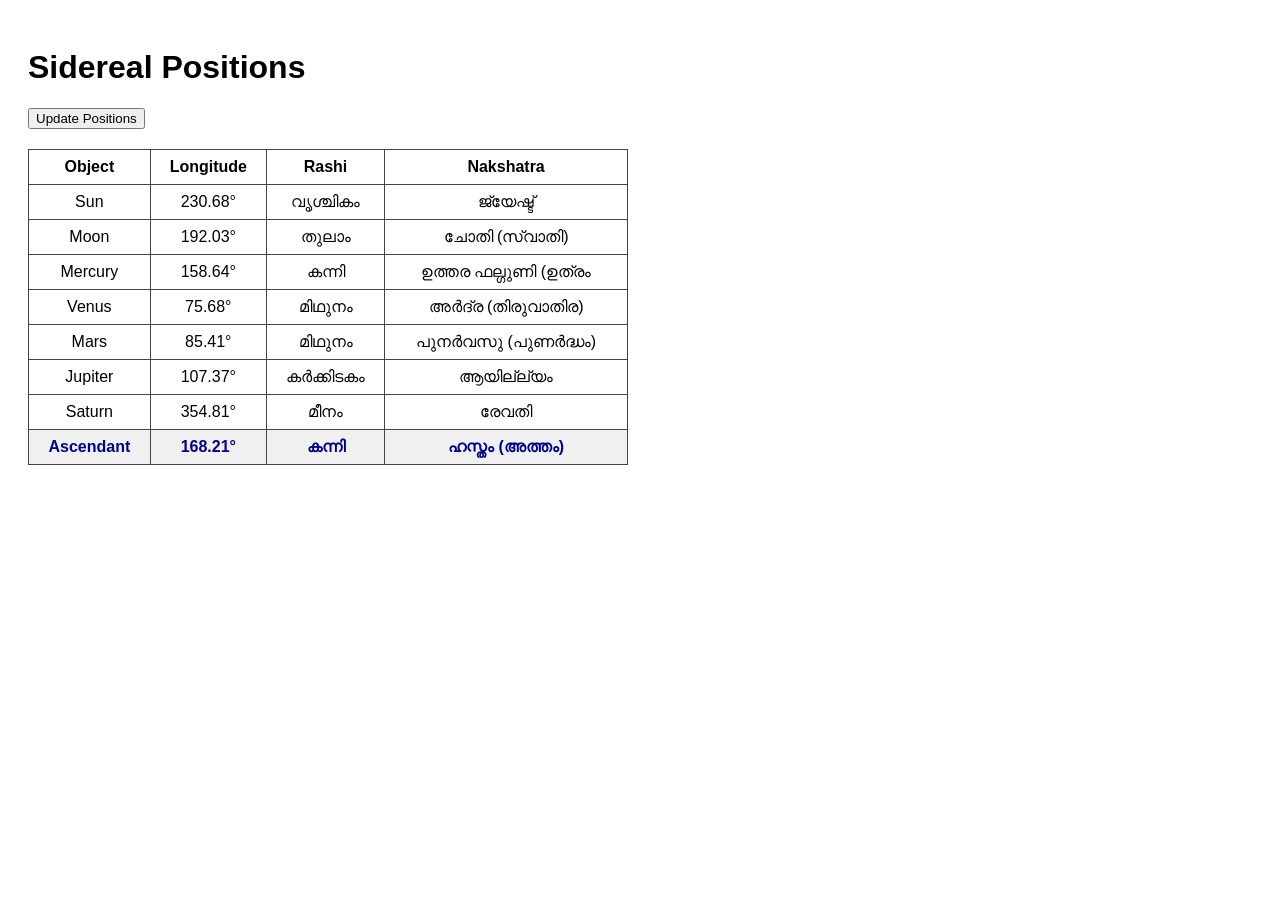
==== index.html @ d05abad3 "table only view" ====
<!DOCTYPE html>
<html lang="en">
<head>
    <meta charset="UTF-8">
    <title>Sidereal Positions, Rashi & Nakshatra</title>
    <style>
        body { font-family: sans-serif; padding: 20px; }
        table { border-collapse: collapse; width: 600px; margin-top: 20px; }
        th, td { border: 1px solid #444; padding: 8px; text-align: center; }
        .ascendant { font-weight: bold; color: darkblue; background-color: #f0f0f0; }
    </style>
</head>
<body>
    <h1>Sidereal Positions</h1>
    <button onclick="calculate()">Update Positions</button>
    <table>
        <thead>
            <tr>
                <th>Object</th>
                <th>Longitude</th>
                <th>Rashi</th>
                <th>Nakshatra</th>
            </tr>
        </thead>
        <tbody id="tbody"></tbody>
    </table>

    <script>
        const J2000 = 2451545.0;
        const KOZHIKODE_LONG = 75.7833;
        const OBLIQUITY = 23.439;

        const RASHIS = [
            "മേടം", "ഇടവം", "മിഥുനം", "കർക്കിടകം", "ചിങ്ങം", "കന്നി", 
            "തുലാം", "വൃശ്ചികം", "ധനു", "മകരം", "കുംഭം", "മീനം"
        ];

        const NAKSHATRAS = [
            "അശ്വതി", "ഭരണി", "കാർത്തിക", "രോഹിണി", "മൃഗശീർഷ (മകീര്യം)", "അർദ്ര (തിരുവാതിര)", 
            "പുനർവസു (പുണർദ്ധം)", "പൂയം", "ആയില്ല്യം", "മകം", "പൂർവ ഫല്ഗുണി (പൂരം)", "ഉത്തര ഫല്ഗുണി (ഉത്രം", 
            "ഹസ്തം (അത്തം)", "ചിത്തിര", "ചോതി (സ്വാതി)", "വിശാഖം", "അനിഴം", "ജ്യേഷ്ട്", 
            "മൂലം", "പൂർവ അഷാഡം", "ഉത്തര അഷാഡം", "തിരുവോണം", "അവിട്ടം", "ശതഭിഷ",
            "പൂർവ ഭദ്രപാദം", "ഉത്തര ഭദ്രപാദം", "രേവതി"
        ];

        const elements = {
            'Sun': { L: 280.466, n: 0.98564735 },
            'Moon': { L: 218.316, n: 13.17639643 },
            'Mercury': { L: 252.250, n: 4.09233443 },
            'Venus': { L: 181.979, n: 1.60213024 },
            'Mars': { L: 355.453, n: 0.52403297 },
            'Jupiter': { L: 34.404, n: 0.08308530 },
            'Saturn': { L: 49.944, n: 0.03345965 }
        };

        function getJulianDate(date) {
            return (date.getTime() / 86400000) + 2440587.5;
        }

        function calculate() {
            const tbody = document.getElementById('tbody');
            tbody.innerHTML = '';
            
            const now = new Date();
            const d = getJulianDate(now) - J2000;
            const ayanamsha = 23.8521 + (0.01396 * (d / 365.25));

            const getRashi = (deg) => RASHIS[Math.floor(deg / 30)];
            const getNakshatra = (deg) => NAKSHATRAS[Math.floor(deg / 13.3333)];

            // 1. Planets
            for (const [name, el] of Object.entries(elements)) {
                let lon = (el.L + (el.n * d)) % 360;
                let sidereal = (lon - ayanamsha + 360) % 360;
                tbody.innerHTML += `<tr><td>${name}</td><td>${sidereal.toFixed(2)}°</td><td>${getRashi(sidereal)}</td><td>${getNakshatra(sidereal)}</td></tr>`;
            }

            // 2. Ascendant (Lagna)
            const ut = now.getUTCHours() + (now.getUTCMinutes() / 60);
            const gmst = (100.46 + 0.985647 * d + 15 * ut) % 360;
            const lst = (gmst + KOZHIKODE_LONG) % 360;
            const rad = Math.PI / 180;
            const y = Math.sin(lst * rad);
            const x = Math.cos(lst * rad) * Math.cos(OBLIQUITY * rad);
            let asc = Math.atan2(y, x) / rad;
            const ascendant = (asc - ayanamsha + 360) % 360;

            tbody.innerHTML += `<tr class="ascendant"><td>Ascendant</td><td>${ascendant.toFixed(2)}°</td><td>${getRashi(ascendant)}</td><td>${getNakshatra(ascendant)}</td></tr>`;
        }

        calculate();
    </script>
</body>
</html>
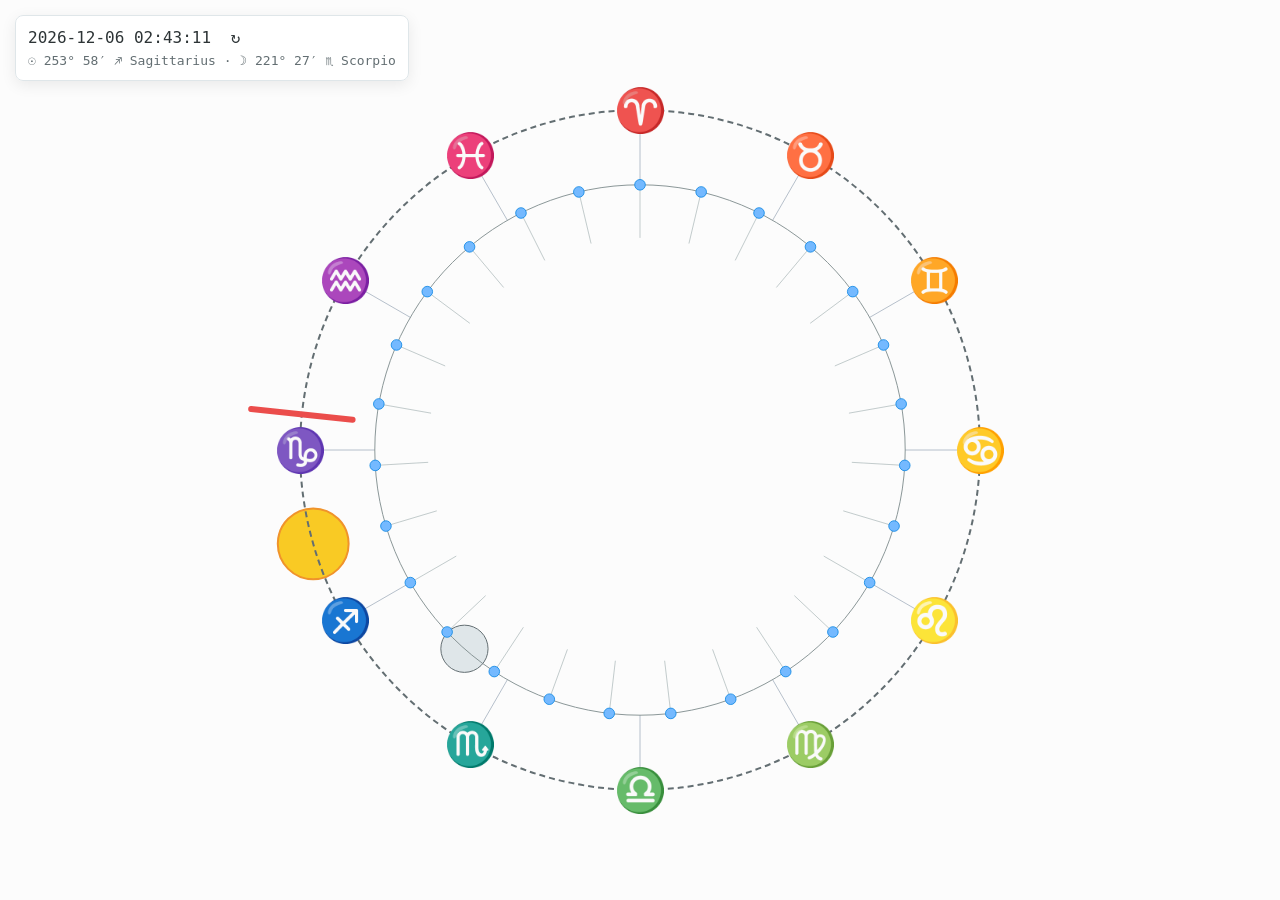
==== commit 5610c111: "Rename index01.html to index.html" ====
--- a/index.html
+++ b/index.html
@@ -1,94 +1,28 @@
 <!DOCTYPE html>
 <html lang="en">
+
 <head>
     <meta charset="UTF-8">
-    <title>Sidereal Positions, Rashi & Nakshatra</title>
-    <style>
-        body { font-family: sans-serif; padding: 20px; }
-        table { border-collapse: collapse; width: 600px; margin-top: 20px; }
-        th, td { border: 1px solid #444; padding: 8px; text-align: center; }
-        .ascendant { font-weight: bold; color: darkblue; background-color: #f0f0f0; }
-    </style>
+    <meta name="viewport" content="width=device-width, initial-scale=1.0">
+    <title>Clock</title>
+    <link rel="stylesheet" href="styles.css">
 </head>
+
 <body>
-    <h1>Sidereal Positions</h1>
-    <button onclick="calculate()">Update Positions</button>
-    <table>
-        <thead>
-            <tr>
-                <th>Object</th>
-                <th>Longitude</th>
-                <th>Rashi</th>
-                <th>Nakshatra</th>
-            </tr>
-        </thead>
-        <tbody id="tbody"></tbody>
-    </table>
 
-    <script>
-        const J2000 = 2451545.0;
-        const KOZHIKODE_LONG = 75.7833;
-        const OBLIQUITY = 23.439;
+    <div id="root"></div>
 
-        const RASHIS = [
-            "മേടം", "ഇടവം", "മിഥുനം", "കർക്കിടകം", "ചിങ്ങം", "കന്നി", 
-            "തുലാം", "വൃശ്ചികം", "ധനു", "മകരം", "കുംഭം", "മീനം"
-        ];
+    <div id="dateTimeDisplay">
+        <div>
+            <span id="dateYear" class="date-part">2026</span>-<span id="dateMonth" class="date-part">02</span>-<span id="dateDay" class="date-part">20</span>
+            <span id="timeHours" class="date-part">00</span>:<span id="timeMinutes" class="date-part">00</span>:<span id="timeSeconds" class="date-part">00</span>
+            <span id="resetButton">↻</span>
+        </div>
+        <div id="ephemerisText" class="ephemeris-text">☉ — · ☽ — </div>
+    </div>
 
-        const NAKSHATRAS = [
-            "അശ്വതി", "ഭരണി", "കാർത്തിക", "രോഹിണി", "മൃഗശീർഷ (മകീര്യം)", "അർദ്ര (തിരുവാതിര)", 
-            "പുനർവസു (പുണർദ്ധം)", "പൂയം", "ആയില്ല്യം", "മകം", "പൂർവ ഫല്ഗുണി (പൂരം)", "ഉത്തര ഫല്ഗുണി (ഉത്രം", 
-            "ഹസ്തം (അത്തം)", "ചിത്തിര", "ചോതി (സ്വാതി)", "വിശാഖം", "അനിഴം", "ജ്യേഷ്ട്", 
-            "മൂലം", "പൂർവ അഷാഡം", "ഉത്തര അഷാഡം", "തിരുവോണം", "അവിട്ടം", "ശതഭിഷ",
-            "പൂർവ ഭദ്രപാദം", "ഉത്തര ഭദ്രപാദം", "രേവതി"
-        ];
+    <script src="astronomy.browser.js"></script>
+    <script src="app.js"></script>
+</body>
 
-        const elements = {
-            'Sun': { L: 280.466, n: 0.98564735 },
-            'Moon': { L: 218.316, n: 13.17639643 },
-            'Mercury': { L: 252.250, n: 4.09233443 },
-            'Venus': { L: 181.979, n: 1.60213024 },
-            'Mars': { L: 355.453, n: 0.52403297 },
-            'Jupiter': { L: 34.404, n: 0.08308530 },
-            'Saturn': { L: 49.944, n: 0.03345965 }
-        };
-
-        function getJulianDate(date) {
-            return (date.getTime() / 86400000) + 2440587.5;
-        }
-
-        function calculate() {
-            const tbody = document.getElementById('tbody');
-            tbody.innerHTML = '';
-            
-            const now = new Date();
-            const d = getJulianDate(now) - J2000;
-            const ayanamsha = 23.8521 + (0.01396 * (d / 365.25));
-
-            const getRashi = (deg) => RASHIS[Math.floor(deg / 30)];
-            const getNakshatra = (deg) => NAKSHATRAS[Math.floor(deg / 13.3333)];
-
-            // 1. Planets
-            for (const [name, el] of Object.entries(elements)) {
-                let lon = (el.L + (el.n * d)) % 360;
-                let sidereal = (lon - ayanamsha + 360) % 360;
-                tbody.innerHTML += `<tr><td>${name}</td><td>${sidereal.toFixed(2)}°</td><td>${getRashi(sidereal)}</td><td>${getNakshatra(sidereal)}</td></tr>`;
-            }
-
-            // 2. Ascendant (Lagna)
-            const ut = now.getUTCHours() + (now.getUTCMinutes() / 60);
-            const gmst = (100.46 + 0.985647 * d + 15 * ut) % 360;
-            const lst = (gmst + KOZHIKODE_LONG) % 360;
-            const rad = Math.PI / 180;
-            const y = Math.sin(lst * rad);
-            const x = Math.cos(lst * rad) * Math.cos(OBLIQUITY * rad);
-            let asc = Math.atan2(y, x) / rad;
-            const ascendant = (asc - ayanamsha + 360) % 360;
-
-            tbody.innerHTML += `<tr class="ascendant"><td>Ascendant</td><td>${ascendant.toFixed(2)}°</td><td>${getRashi(ascendant)}</td><td>${getNakshatra(ascendant)}</td></tr>`;
-        }
-
-        calculate();
-    </script>
-</body>
-</html>+</html>
--- a/styles.css
+++ b/styles.css
@@ -0,0 +1,51 @@
+body {
+    margin: 0;
+    padding: 0;
+    background-color: #fcfcfc;
+    color: #2d3436;
+    overflow: hidden;
+    font-family: sans-serif;
+}
+
+#root {
+    width: 100vw;
+    height: 100vh;
+    display: flex;
+    justify-content: center;
+    align-items: center;
+}
+
+#dateTimeDisplay {
+    position: fixed;
+    top: 15px;
+    left: 15px;
+    font-size: 16px;
+    font-family: monospace;
+    background: rgba(255, 255, 255, 0.95);
+    padding: 12px;
+    border-radius: 8px;
+    z-index: 100;
+    border: 1px solid #dfe6e9;
+    box-shadow: 0 4px 15px rgba(0, 0, 0, 0.08);
+}
+
+.ephemeris-text {
+    margin-top: 6px;
+    font-size: 13px;
+    color: #636e72;
+    white-space: nowrap;
+}
+
+.date-part {
+    cursor: ns-resize;
+}
+
+#resetButton {
+    cursor: pointer;
+    margin-left: 10px;
+}
+
+.zodiac-symbol {
+    user-select: none;
+    pointer-events: none;
+}
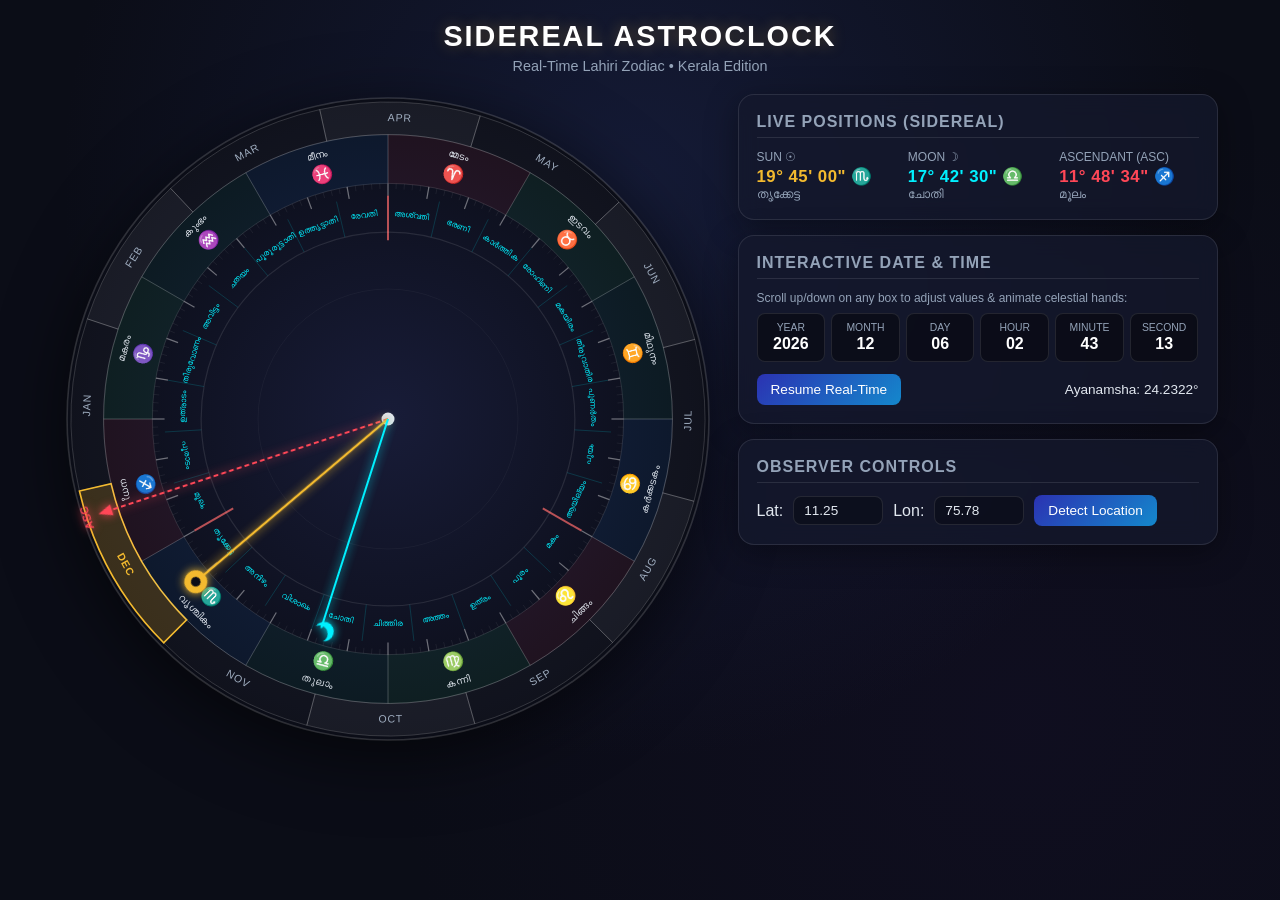
==== commit 4801ffe4: "Revamp index.html for Sidereal Astroclock Updated the HTML structure and styles for a sidereal zodia" ====
--- a/index.html
+++ b/index.html
@@ -1,28 +1,769 @@
 <!DOCTYPE html>
 <html lang="en">
-
 <head>
-    <meta charset="UTF-8">
-    <meta name="viewport" content="width=device-width, initial-scale=1.0">
-    <title>Clock</title>
-    <link rel="stylesheet" href="styles.css">
+  <meta charset="UTF-8">
+  <meta name="viewport" content="width=device-width, initial-scale=1.0">
+  <title>Sidereal Zodiac Analog Astroclock (Interactive Kerala Edition)</title>
+  <style>
+    :root {
+      --bg-color: #0b0d17;
+      --card-bg: rgba(20, 24, 45, 0.75);
+      --accent-gold: #f3ba2f;
+      --accent-silver: #00f0ff;
+      --accent-coral: #ff4757;
+      --text-main: #e2e8f0;
+      --text-muted: #94a3b8;
+      --border-color: rgba(255, 255, 255, 0.1);
+    }
+
+    * {
+      box-sizing: border-box;
+      margin: 0;
+      padding: 0;
+    }
+
+    body {
+      font-family: -apple-system, BlinkMacSystemFont, "Segoe UI", Roboto, Helvetica, Arial, "Malayalam MN", "Kartika", sans-serif;
+      background-color: var(--bg-color);
+      background-image: 
+        radial-gradient(circle at 50% 20%, rgba(30, 40, 85, 0.5) 0%, transparent 60%),
+        radial-gradient(circle at 80% 80%, rgba(20, 15, 40, 0.5) 0%, transparent 50%);
+      color: var(--text-main);
+      min-height: 100vh;
+      display: flex;
+      flex-direction: column;
+      align-items: center;
+      padding: 20px;
+    }
+
+    header {
+      text-align: center;
+      margin-bottom: 20px;
+    }
+
+    header h1 {
+      font-size: 1.8rem;
+      letter-spacing: 2px;
+      text-transform: uppercase;
+      color: #fff;
+      text-shadow: 0 0 15px rgba(243, 186, 47, 0.3);
+    }
+
+    header p {
+      font-size: 0.9rem;
+      color: var(--text-muted);
+      margin-top: 5px;
+    }
+
+    .main-container {
+      display: flex;
+      flex-direction: column;
+      align-items: center;
+      gap: 25px;
+      width: 100%;
+      max-width: 1200px;
+    }
+
+    @media (min-width: 900px) {
+      .main-container {
+        flex-direction: row;
+        align-items: flex-start;
+        justify-content: center;
+      }
+    }
+
+    /* SVG Clock Styling */
+    .clock-wrapper {
+      position: relative;
+      width: 100%;
+      max-width: 650px;
+      aspect-ratio: 1 / 1;
+      filter: drop-shadow(0 15px 35px rgba(0,0,0,0.6));
+    }
+
+    svg {
+      width: 100%;
+      height: 100%;
+      overflow: visible;
+    }
+
+    /* Panels & Readouts */
+    .dashboard {
+      flex: 1;
+      width: 100%;
+      max-width: 480px;
+      display: flex;
+      flex-direction: column;
+      gap: 15px;
+    }
+
+    .card {
+      background: var(--card-bg);
+      border: 1px solid var(--border-color);
+      backdrop-filter: blur(12px);
+      border-radius: 16px;
+      padding: 18px;
+      box-shadow: 0 8px 32px 0 rgba(0, 0, 0, 0.37);
+    }
+
+    .card h2 {
+      font-size: 1rem;
+      text-transform: uppercase;
+      letter-spacing: 1px;
+      color: var(--text-muted);
+      margin-bottom: 12px;
+      border-bottom: 1px solid var(--border-color);
+      padding-bottom: 6px;
+    }
+
+    .readout-grid {
+      display: grid;
+      grid-template-columns: repeat(auto-fit, minmax(130px, 1fr));
+      gap: 12px;
+    }
+
+    .readout-item {
+      display: flex;
+      flex-direction: column;
+    }
+
+    .readout-item .label {
+      font-size: 0.75rem;
+      color: var(--text-muted);
+      text-transform: uppercase;
+    }
+
+    .readout-item .value {
+      font-size: 1.05rem;
+      font-weight: 600;
+      margin-top: 2px;
+      font-variant-numeric: tabular-nums;
+      letter-spacing: 0.5px;
+    }
+
+    .val-sun { color: var(--accent-gold); }
+    .val-moon { color: var(--accent-silver); }
+    .val-asc { color: var(--accent-coral); }
+
+    .location-controls {
+      display: flex;
+      flex-wrap: wrap;
+      gap: 10px;
+      align-items: center;
+    }
+
+    .location-controls input {
+      background: rgba(0, 0, 0, 0.3);
+      border: 1px solid var(--border-color);
+      color: var(--text-main);
+      padding: 6px 10px;
+      border-radius: 8px;
+      width: 90px;
+      font-size: 0.85rem;
+    }
+
+    .btn {
+      background: linear-gradient(135deg, #2b32b2, #1488cc);
+      border: none;
+      color: white;
+      padding: 8px 14px;
+      border-radius: 8px;
+      cursor: pointer;
+      font-weight: 500;
+      font-size: 0.85rem;
+      transition: all 0.2s ease;
+    }
+
+    .btn:hover {
+      opacity: 0.9;
+      transform: translateY(-1px);
+    }
+
+    /* Interactive DateTime Scroller Display */
+    .datetime-scroller-grid {
+      display: grid;
+      grid-template-columns: repeat(6, 1fr);
+      gap: 6px;
+      text-align: center;
+    }
+
+    .dt-box {
+      background: rgba(0, 0, 0, 0.4);
+      border: 1px solid var(--border-color);
+      border-radius: 8px;
+      padding: 8px 2px;
+      cursor: ns-resize;
+      user-select: none;
+      transition: border-color 0.2s;
+    }
+
+    .dt-box:hover {
+      border-color: var(--accent-silver);
+    }
+
+    .dt-box .dt-label {
+      font-size: 0.65rem;
+      color: var(--text-muted);
+      text-transform: uppercase;
+      display: block;
+    }
+
+    .dt-box .dt-val {
+      font-size: 1rem;
+      font-weight: 700;
+      color: #fff;
+      display: block;
+      margin-top: 2px;
+      font-variant-numeric: tabular-nums;
+    }
+
+    .control-actions {
+      display: flex;
+      justify-content: space-between;
+      align-items: center;
+      margin-top: 12px;
+    }
+
+    /* Elements Zodiac Ring Colors */
+    .fire-sign { fill: rgba(255, 71, 87, 0.08); }
+    .earth-sign { fill: rgba(46, 213, 115, 0.08); }
+    .air-sign { fill: rgba(22, 160, 133, 0.08); }
+    .water-sign { fill: rgba(30, 144, 255, 0.08); }
+
+    /* SVG Glow Filters */
+    .glow-sun { filter: drop-shadow(0px 0px 6px #f3ba2f); }
+    .glow-moon { filter: drop-shadow(0px 0px 6px #00f0ff); }
+    .glow-asc { filter: drop-shadow(0px 0px 6px #ff4757); }
+    
+    /* Typography Overrides */
+    .ml-text { font-family: "Malayalam MN", "Kartika", sans-serif; }
+  </style>
 </head>
-
 <body>
 
-    <div id="root"></div>
-
-    <div id="dateTimeDisplay">
-        <div>
-            <span id="dateYear" class="date-part">2026</span>-<span id="dateMonth" class="date-part">02</span>-<span id="dateDay" class="date-part">20</span>
-            <span id="timeHours" class="date-part">00</span>:<span id="timeMinutes" class="date-part">00</span>:<span id="timeSeconds" class="date-part">00</span>
-            <span id="resetButton">↻</span>
+  <header>
+    <h1>Sidereal Astroclock</h1>
+    <p>Real-Time Lahiri Zodiac • Kerala Edition</p>
+  </header>
+
+  <div class="main-container">
+    
+    <!-- SVG Circular Astroclock -->
+    <div class="clock-wrapper">
+      <svg id="astroclock" viewBox="0 0 800 800">
+        <defs>
+          <radialGradient id="centerGrad" cx="50%" cy="50%" r="50%">
+            <stop offset="0%" stop-color="#181c38" />
+            <stop offset="100%" stop-color="#0b0d17" />
+          </radialGradient>
+        </defs>
+
+        <!-- Outer Background Circle -->
+        <circle cx="400" cy="400" r="395" fill="url(#centerGrad)" stroke="rgba(255,255,255,0.15)" stroke-width="2" />
+
+        <!-- Rings Generated via JS -->
+        <g id="month-ring"></g>
+        <g id="zodiac-ring"></g>
+        <g id="nakshatra-ring"></g>
+        <g id="degree-ticks" stroke="rgba(255,255,255,0.2)" stroke-width="1"></g>
+
+        <!-- Inner Wheel Divider -->
+        <circle cx="400" cy="400" r="230" fill="none" stroke="rgba(255,255,255,0.1)" stroke-width="1.5" />
+        <circle cx="400" cy="400" r="160" fill="none" stroke="rgba(255,255,255,0.05)" stroke-width="1" />
+
+        <!-- Center Hub -->
+        <circle cx="400" cy="400" r="8" fill="#e2e8f0" />
+
+        <!-- Dynamic Celestial Hands -->
+        <g id="hand-asc" class="glow-asc">
+          <line x1="400" y1="400" x2="400" y2="40" stroke="#ff4757" stroke-width="2.5" stroke-dasharray="6,4" />
+          <polygon points="400,25 393,42 407,42" fill="#ff4757" />
+          <text x="400" y="15" fill="#ff4757" font-size="14" font-weight="bold" text-anchor="middle">ASC</text>
+        </g>
+
+        <g id="hand-sun" class="glow-sun">
+          <line x1="400" y1="400" x2="400" y2="100" stroke="#f3ba2f" stroke-width="3" />
+          <circle cx="400" cy="90" r="14" fill="#f3ba2f" />
+          <circle cx="400" cy="90" r="6" fill="#0b0d17" />
+        </g>
+
+        <g id="hand-moon" class="glow-moon">
+          <line x1="400" y1="400" x2="400" y2="130" stroke="#00f0ff" stroke-width="2.5" />
+          <path d="M 393,115 A 12,12 0 1,0 407,130 A 9,9 0 1,1 393,115 Z" fill="#00f0ff" />
+        </g>
+
+      </svg>
+    </div>
+
+    <!-- Right Side Dashboard -->
+    <div class="dashboard">
+      
+      <!-- Real-Time Positions -->
+      <div class="card">
+        <h2>Live Positions (Sidereal)</h2>
+        <div class="readout-grid">
+          <div class="readout-item">
+            <span class="label">Sun ☉</span>
+            <span class="value val-sun" id="sun-pos">--</span>
+            <span class="label" id="sun-nak" class="ml-text">--</span>
+          </div>
+          <div class="readout-item">
+            <span class="label">Moon ☽</span>
+            <span class="value val-moon" id="moon-pos">--</span>
+            <span class="label" id="moon-nak" class="ml-text">--</span>
+          </div>
+          <div class="readout-item">
+            <span class="label">Ascendant (ASC)</span>
+            <span class="value val-asc" id="asc-pos">--</span>
+            <span class="label" id="asc-nak" class="ml-text">--</span>
+          </div>
         </div>
-        <div id="ephemerisText" class="ephemeris-text">☉ — · ☽ — </div>
+      </div>
+
+      <!-- Interactive Date & Time Scroller / Controls -->
+      <div class="card">
+        <h2>Interactive Date & Time</h2>
+        <p style="font-size: 0.75rem; color: var(--text-muted); margin-bottom: 8px;">Scroll up/down on any box to adjust values & animate celestial hands:</p>
+        
+        <div class="datetime-scroller-grid">
+          <div class="dt-box" data-unit="year">
+            <span class="dt-label">Year</span>
+            <span class="dt-val" id="val-year">2026</span>
+          </div>
+          <div class="dt-box" data-unit="month">
+            <span class="dt-label">Month</span>
+            <span class="dt-val" id="val-month">08</span>
+          </div>
+          <div class="dt-box" data-unit="day">
+            <span class="dt-label">Day</span>
+            <span class="dt-val" id="val-day">13</span>
+          </div>
+          <div class="dt-box" data-unit="hour">
+            <span class="dt-label">Hour</span>
+            <span class="dt-val" id="val-hour">10</span>
+          </div>
+          <div class="dt-box" data-unit="minute">
+            <span class="dt-label">Minute</span>
+            <span class="dt-val" id="val-minute">19</span>
+          </div>
+          <div class="dt-box" data-unit="second">
+            <span class="dt-label">Second</span>
+            <span class="dt-val" id="val-second">14</span>
+          </div>
+        </div>
+
+        <div class="control-actions">
+          <button class="btn" id="btn-live">Resume Real-Time</button>
+          <span class="label" id="ayanamsha-val" style="font-size: 0.85rem;">--</span>
+        </div>
+      </div>
+
+      <!-- Location & Settings -->
+      <div class="card">
+        <h2>Observer Controls</h2>
+        <div class="location-controls">
+          <label class="label">Lat:</label>
+          <input type="number" id="lat" value="11.25" step="0.01" />
+          <label class="label">Lon:</label>
+          <input type="number" id="lon" value="75.78" step="0.01" />
+          <button class="btn" id="btn-geolocate">Detect Location</button>
+        </div>
+      </div>
+
     </div>
-
-    <script src="astronomy.browser.js"></script>
-    <script src="app.js"></script>
+  </div>
+
+  <script>
+    const ZODIAC_SIGNS = [
+      { name: "Aries", symbol: "♈", element: "fire", mlMonth: "മേടം" },
+      { name: "Taurus", symbol: "♉", element: "earth", mlMonth: "ഇടവം" },
+      { name: "Gemini", symbol: "♊", element: "air", mlMonth: "മിഥുനം" },
+      { name: "Cancer", symbol: "♋", element: "water", mlMonth: "കർക്കടകം" },
+      { name: "Leo", symbol: "♌", element: "fire", mlMonth: "ചിങ്ങം" },
+      { name: "Virgo", symbol: "♍", element: "earth", mlMonth: "കന്നി" },
+      { name: "Libra", symbol: "♎", element: "air", mlMonth: "തുലാം" },
+      { name: "Scorpio", symbol: "♏", element: "water", mlMonth: "വൃശ്ചികം" },
+      { name: "Sagittarius", symbol: "♐", element: "fire", mlMonth: "ധനു" },
+      { name: "Capricorn", symbol: "♑", element: "earth", mlMonth: "മകരം" },
+      { name: "Aquarius", symbol: "♒", element: "air", mlMonth: "കുംഭം" },
+      { name: "Pisces", symbol: "♓", element: "water", mlMonth: "മീനം" }
+    ];
+
+    const ML_NAKSHATRAS = [
+      "അശ്വതി", "ഭരണി", "കാർത്തിക", "രോഹിണി", "മകയിരം", "തിരുവാതിര",
+      "പുണർതം", "പൂയം", "ആയില്യം", "മകം", "പൂരം", "ഉത്രം",
+      "അത്തം", "ചിത്തിര", "ചോതി", "വിശാഖം", "അനിഴം", "തൃക്കേട്ട",
+      "മൂലം", "പൂരാടം", "ഉത്രാടം", "തിരുവോണം", "അവിട്ടം", "ചതയം",
+      "പൂരുരുട്ടാതി", "ഉത്തൃട്ടാതി", "രേവതി"
+    ];
+
+    const NAKSHATRAS = [
+      "Ashwini", "Bharani", "Krittika", "Rohini", "Mrigashira", "Ardra",
+      "Punarvasu", "Pushya", "Ashlesha", "Magha", "Purva Phalguni", "Uttara Phalguni",
+      "Hasta", "Chitra", "Swati", "Vishakha", "Anuradha", "Jyeshtha",
+      "Mula", "Purva Ashadha", "Uttara Ashadha", "Shravana", "Dhanishta", "Shatabhisha",
+      "Purva Bhadrapada", "Uttara Bhadrapada", "Revati"
+    ];
+
+    const MONTH_NAMES = ["JAN", "FEB", "MAR", "APR", "MAY", "JUN", "JUL", "AUG", "SEP", "OCT", "NOV", "DEC"];
+
+    let observerLat = 11.25;
+    let observerLon = 75.78;
+    let customTime = new Date();
+    let isRealtime = true;
+
+    function getJulianDate(date) {
+      return (date.getTime() / 86400000) + 2440587.5;
+    }
+
+    function getLahiriAyanamsha(jd) {
+      const T = (jd - 2451545.0) / 36525.0;
+      return 23.8560 + (1.39688 * T);
+    }
+
+    function getSunTropicalPosition(jd) {
+      const d = jd - 2451545.0;
+      let L = (280.466 + 0.98564736 * d) % 360;
+      let g = (357.529 + 0.98560028 * d) % 360;
+      if (L < 0) L += 360;
+      if (g < 0) g += 360;
+      const radG = g * Math.PI / 180;
+      let lambda = L + 1.915 * Math.sin(radG) + 0.020 * Math.sin(2 * radG);
+      return (lambda + 360) % 360;
+    }
+
+    function getMoonTropicalPosition(jd) {
+      const d = jd - 2451545.0;
+      let L = (218.316 + 13.176396 * d) % 360; 
+      let M = (134.963 + 13.064993 * d) % 360; 
+      let F = (93.272 + 13.229350 * d) % 360;  
+      let D = (297.850 + 12.190749 * d) % 360; 
+      const toRad = Math.PI / 180;
+      let lambda = L
+        + 6.289 * Math.sin(M * toRad)
+        - 1.274 * Math.sin((M - 2*D) * toRad)
+        + 0.658 * Math.sin(2*D * toRad)
+        - 0.214 * Math.sin(2*M * toRad)
+        - 0.185 * Math.sin(F * toRad)
+        + 0.114 * Math.sin(2*F * toRad);
+      return (lambda % 360 + 360) % 360;
+    }
+
+    function getAscendantTropical(jd, lat, lon) {
+      const d = jd - 2451545.0;
+      let gmst = (280.46061837 + 360.98564736629 * d) % 360;
+      if (gmst < 0) gmst += 360;
+      let lmst = (gmst + lon) % 360;
+      if (lmst < 0) lmst += 360;
+      const radLMST = lmst * Math.PI / 180;
+      const radLat = lat * Math.PI / 180;
+      const eps = (23.439291 - 0.0000004 * d) * Math.PI / 180; 
+      const y = Math.cos(radLMST);
+      const x = -Math.sin(radLMST) * Math.cos(eps) - Math.tan(radLat) * Math.sin(eps);
+      let asc = Math.atan2(y, x) * 180 / Math.PI;
+      return (asc % 360 + 360) % 360;
+    }
+
+    function getSunSiderealAtDate(year, month, date) {
+      const d = new Date(Date.UTC(year, month, date, 12, 0, 0));
+      const jd = getJulianDate(d);
+      const ayanamsha = getLahiriAyanamsha(jd);
+      return (getSunTropicalPosition(jd) - ayanamsha + 360) % 360;
+    }
+
+    function formatSiderealPos(deg) {
+      const signIndex = Math.floor(deg / 30) % 12;
+      const remDeg = deg % 30;
+      const d = Math.floor(remDeg);
+      const m = Math.floor((remDeg - d) * 60);
+      const s = Math.round((((remDeg - d) * 60) - m) * 60);
+      const nakshatraIndex = Math.floor(deg / (360 / 27)) % 27;
+
+      const pad = (n) => String(n).padStart(2, '0');
+      const padDeg = (n) => String(n).padStart(2, '0');
+
+      return {
+        formatted: `${padDeg(d)}° ${pad(m)}' ${pad(s)}" ${ZODIAC_SIGNS[signIndex].symbol}`,
+        mlMonthName: ZODIAC_SIGNS[signIndex].mlMonth,
+        nakshatra: ML_NAKSHATRAS[nakshatraIndex]
+      };
+    }
+
+    function polarToCartesian(cx, cy, r, deg) {
+      const rad = (deg - 90) * Math.PI / 180;
+      return {
+        x: cx + (r * Math.cos(rad)),
+        y: cy + (r * Math.sin(rad))
+      };
+    }
+
+    function describeArc(cx, cy, rInner, rOuter, startAngle, endAngle) {
+      const p1 = polarToCartesian(cx, cy, rOuter, startAngle);
+      const p2 = polarToCartesian(cx, cy, rOuter, endAngle);
+      const p3 = polarToCartesian(cx, cy, rInner, endAngle);
+      const p4 = polarToCartesian(cx, cy, rInner, startAngle);
+      const largeArc = (endAngle - startAngle) <= 180 ? "0" : "1";
+      return [
+        "M", p1.x, p1.y,
+        "A", rOuter, rOuter, 0, largeArc, 1, p2.x, p2.y,
+        "L", p3.x, p3.y,
+        "A", rInner, rInner, 0, largeArc, 0, p4.x, p4.y,
+        "Z"
+      ].join(" ");
+    }
+
+    function buildZodiacClockUI() {
+      const monthGroup = document.getElementById("month-ring");
+      const ringGroup = document.getElementById("zodiac-ring");
+      const nakshatraGroup = document.getElementById("nakshatra-ring");
+      const tickGroup = document.getElementById("degree-ticks");
+      const cx = 400, cy = 400;
+
+      const currentDate = new Date();
+      const currentMonthIndex = currentDate.getMonth();
+      const currentYear = currentDate.getFullYear();
+
+      for (let i = 0; i < 12; i++) {
+        let startDeg = getSunSiderealAtDate(currentYear, i, 1);
+        let endDeg = getSunSiderealAtDate(currentYear, (i + 1) % 12, 1);
+        if (endDeg < startDeg) endDeg += 360;
+
+        const isCurrentMonth = (i === currentMonthIndex);
+        const path = document.createElementNS("http://www.w3.org/2000/svg", "path");
+        path.setAttribute("d", describeArc(cx, cy, 350, 390, startDeg, endDeg));
+        path.setAttribute("fill", isCurrentMonth ? "rgba(243, 186, 47, 0.2)" : (i % 2 === 0 ? "rgba(255,255,255,0.02)" : "rgba(255,255,255,0.06)"));
+        path.setAttribute("stroke", isCurrentMonth ? "#f3ba2f" : "rgba(255,255,255,0.2)");
+        path.setAttribute("stroke-width", isCurrentMonth ? "2" : "1");
+        monthGroup.appendChild(path);
+
+        const midDeg = (startDeg + endDeg) / 2;
+        const labelPos = polarToCartesian(cx, cy, 370, midDeg);
+        const text = document.createElementNS("http://www.w3.org/2000/svg", "text");
+        text.setAttribute("x", labelPos.x);
+        text.setAttribute("y", labelPos.y); 
+        text.setAttribute("dominant-baseline", "middle");
+        text.setAttribute("text-anchor", "middle");
+        text.setAttribute("fill", isCurrentMonth ? "#f3ba2f" : "#a0aec0");
+        text.setAttribute("font-size", "13");
+        text.setAttribute("font-weight", isCurrentMonth ? "bold" : "normal");
+        text.setAttribute("letter-spacing", "1");
+        
+        const rot = midDeg > 90 && midDeg < 270 ? midDeg + 180 : midDeg;
+        text.setAttribute("transform", `rotate(${rot}, ${labelPos.x}, ${labelPos.y})`);
+        text.textContent = MONTH_NAMES[i];
+        monthGroup.appendChild(text);
+      }
+
+      for (let i = 0; i < 12; i++) {
+        const startDeg = i * 30;
+        const endDeg = (i + 1) * 30;
+        const sign = ZODIAC_SIGNS[i];
+        const midDeg = startDeg + 15;
+        const rot = midDeg > 90 && midDeg < 270 ? midDeg + 180 : midDeg;
+
+        const path = document.createElementNS("http://www.w3.org/2000/svg", "path");
+        path.setAttribute("d", describeArc(cx, cy, 290, 350, startDeg, endDeg));
+        path.setAttribute("class", `${sign.element}-sign`);
+        path.setAttribute("stroke", "rgba(255,255,255,0.15)");
+        path.setAttribute("stroke-width", "1");
+        ringGroup.appendChild(path);
+
+        const symPos = polarToCartesian(cx, cy, 310, midDeg);
+        const symText = document.createElementNS("http://www.w3.org/2000/svg", "text");
+        symText.setAttribute("x", symPos.x);
+        symText.setAttribute("y", symPos.y);
+        symText.setAttribute("dominant-baseline", "middle");
+        symText.setAttribute("text-anchor", "middle");
+        symText.setAttribute("fill", "#ffffff");
+        symText.setAttribute("font-size", "22");
+        symText.setAttribute("transform", `rotate(${rot}, ${symPos.x}, ${symPos.y})`);
+        symText.textContent = sign.symbol;
+        ringGroup.appendChild(symText);
+
+        const mlPos = polarToCartesian(cx, cy, 335, midDeg);
+        const mlText = document.createElementNS("http://www.w3.org/2000/svg", "text");
+        mlText.setAttribute("x", mlPos.x);
+        mlText.setAttribute("y", mlPos.y);
+        mlText.setAttribute("dominant-baseline", "middle");
+        mlText.setAttribute("text-anchor", "middle");
+        mlText.setAttribute("fill", "#e2e8f0");
+        mlText.setAttribute("font-size", "12");
+        mlText.setAttribute("class", "ml-text");
+        mlText.setAttribute("transform", `rotate(${rot}, ${mlPos.x}, ${mlPos.y})`);
+        mlText.textContent = sign.mlMonth;
+        ringGroup.appendChild(mlText);
+      }
+
+      for (let i = 0; i < 27; i++) {
+        const startDeg = i * (360 / 27);
+        const midDeg = startDeg + (360 / 54);
+        
+        const isGandanta = (i % 9 === 0);
+        const pInner = polarToCartesian(cx, cy, isGandanta ? 220 : 230, startDeg);
+        const pOuter = polarToCartesian(cx, cy, 275, startDeg);
+
+        const line = document.createElementNS("http://www.w3.org/2000/svg", "line");
+        line.setAttribute("x1", pInner.x);
+        line.setAttribute("y1", pInner.y);
+        line.setAttribute("x2", pOuter.x);
+        line.setAttribute("y2", pOuter.y);
+        line.setAttribute("stroke", isGandanta ? "rgba(255,107,107,0.7)" : "rgba(0,240,255,0.2)");
+        line.setAttribute("stroke-width", isGandanta ? "2.5" : "1");
+        nakshatraGroup.appendChild(line);
+
+        const rot = midDeg > 90 && midDeg < 270 ? midDeg + 180 : midDeg;
+        const textPos = polarToCartesian(cx, cy, 252, midDeg);
+        
+        const text = document.createElementNS("http://www.w3.org/2000/svg", "text");
+        text.setAttribute("x", textPos.x);
+        text.setAttribute("y", textPos.y);
+        text.setAttribute("dominant-baseline", "middle");
+        text.setAttribute("text-anchor", "middle");
+        text.setAttribute("fill", "#00f0ff");
+        text.setAttribute("font-size", "10");
+        text.setAttribute("font-weight", "500");
+        text.setAttribute("class", "ml-text");
+        text.setAttribute("transform", `rotate(${rot}, ${textPos.x}, ${textPos.y})`);
+        text.textContent = ML_NAKSHATRAS[i];
+        nakshatraGroup.appendChild(text);
+      }
+
+      for (let i = 0; i < 360; i += 2) {
+        const isMajor = (i % 10 === 0);
+        const rStart = isMajor ? 275 : 283;
+        const p1 = polarToCartesian(cx, cy, rStart, i);
+        const p2 = polarToCartesian(cx, cy, 290, i);
+
+        const tick = document.createElementNS("http://www.w3.org/2000/svg", "line");
+        tick.setAttribute("x1", p1.x);
+        tick.setAttribute("y1", p1.y);
+        tick.setAttribute("x2", p2.x);
+        tick.setAttribute("y2", p2.y);
+        tick.setAttribute("stroke", isMajor ? "rgba(255,255,255,0.4)" : "rgba(255,255,255,0.1)");
+        tick.setAttribute("stroke-width", isMajor ? "1.5" : "0.8");
+        tickGroup.appendChild(tick);
+      }
+    }
+
+    function updateDisplayValues(date) {
+      document.getElementById("val-year").textContent = date.getFullYear();
+      document.getElementById("val-month").textContent = String(date.getMonth() + 1).padStart(2, '0');
+      document.getElementById("val-day").textContent = String(date.getDate()).padStart(2, '0');
+      document.getElementById("val-hour").textContent = String(date.getHours()).padStart(2, '0');
+      document.getElementById("val-minute").textContent = String(date.getMinutes()).padStart(2, '0');
+      document.getElementById("val-second").textContent = String(date.getSeconds()).padStart(2, '0');
+    }
+
+    function renderAstroclockAt(date) {
+      const jd = getJulianDate(date);
+      const ayanamsha = getLahiriAyanamsha(jd);
+
+      const sunTrop = getSunTropicalPosition(jd);
+      const moonTrop = getMoonTropicalPosition(jd);
+      const ascTrop = getAscendantTropical(jd, observerLat, observerLon);
+
+      const sunSid = (sunTrop - ayanamsha + 360) % 360;
+      const moonSid = (moonTrop - ayanamsha + 360) % 360;
+      const ascSid = (ascTrop - ayanamsha + 360) % 360;
+
+      document.getElementById("hand-sun").setAttribute("transform", `rotate(${sunSid}, 400, 400)`);
+      document.getElementById("hand-moon").setAttribute("transform", `rotate(${moonSid}, 400, 400)`);
+      document.getElementById("hand-asc").setAttribute("transform", `rotate(${ascSid}, 400, 400)`);
+
+      const sunInfo = formatSiderealPos(sunSid);
+      const moonInfo = formatSiderealPos(moonSid);
+      const ascInfo = formatSiderealPos(ascSid);
+
+      document.getElementById("sun-pos").textContent = sunInfo.formatted;
+      document.getElementById("sun-nak").textContent = `${sunInfo.nakshatra}`;
+      document.getElementById("moon-pos").textContent = moonInfo.formatted;
+      document.getElementById("moon-nak").textContent = `${moonInfo.nakshatra}`;
+      document.getElementById("asc-pos").textContent = ascInfo.formatted;
+      document.getElementById("asc-nak").textContent = `${ascInfo.nakshatra}`;
+
+      document.getElementById("ayanamsha-val").textContent = `Ayanamsha: ${ayanamsha.toFixed(4)}°`;
+      updateDisplayValues(date);
+    }
+
+    function adjustTimeUnit(unit, delta) {
+      isRealtime = false;
+      let y = customTime.getFullYear();
+      let m = customTime.getMonth();
+      let d = customTime.getDate();
+      let h = customTime.getHours();
+      let min = customTime.getMinutes();
+      let s = customTime.getSeconds();
+
+      if (unit === 'year') y += delta;
+      if (unit === 'month') m += delta;
+      if (unit === 'day') d += delta;
+      if (unit === 'hour') h += delta;
+      if (unit === 'minute') min += delta;
+      if (unit === 'second') s += delta;
+
+      customTime = new Date(y, m, d, h, min, s);
+      renderAstroclockAt(customTime);
+    }
+
+    function init() {
+      buildZodiacClockUI();
+      customTime = new Date();
+      renderAstroclockAt(customTime);
+
+      setInterval(() => {
+        if (isRealtime) {
+          customTime = new Date();
+          renderAstroclockAt(customTime);
+        }
+      }, 1000);
+
+      document.querySelectorAll(".dt-box").forEach(box => {
+        box.addEventListener("wheel", (e) => {
+          e.preventDefault();
+          const unit = box.getAttribute("data-unit");
+          const delta = e.deltaY < 0 ? 1 : -1;
+          adjustTimeUnit(unit, delta);
+        }, { passive: false });
+      });
+
+      document.getElementById("btn-live").addEventListener("click", () => {
+        isRealtime = true;
+        customTime = new Date();
+        renderAstroclockAt(customTime);
+      });
+
+      const latInput = document.getElementById("lat");
+      const lonInput = document.getElementById("lon");
+
+      latInput.addEventListener("change", (e) => {
+        observerLat = parseFloat(e.target.value) || 0;
+        renderAstroclockAt(customTime);
+      });
+
+      lonInput.addEventListener("change", (e) => {
+        observerLon = parseFloat(e.target.value) || 0;
+        renderAstroclockAt(customTime);
+      });
+
+      document.getElementById("btn-geolocate").addEventListener("click", () => {
+        if ("geolocation" in navigator) {
+          navigator.geolocation.getCurrentPosition(
+            (pos) => {
+              observerLat = pos.coords.latitude;
+              observerLon = pos.coords.longitude;
+              latInput.value = observerLat.toFixed(2);
+              lonInput.value = observerLon.toFixed(2);
+              renderAstroclockAt(customTime);
+            },
+            (err) => alert("Unable to retrieve location: " + err.message)
+          );
+        } else {
+          alert("Geolocation is not supported by your browser.");
+        }
+      });
+    }
+
+    window.addEventListener("DOMContentLoaded", init);
+  </script>
 </body>
-
 </html>
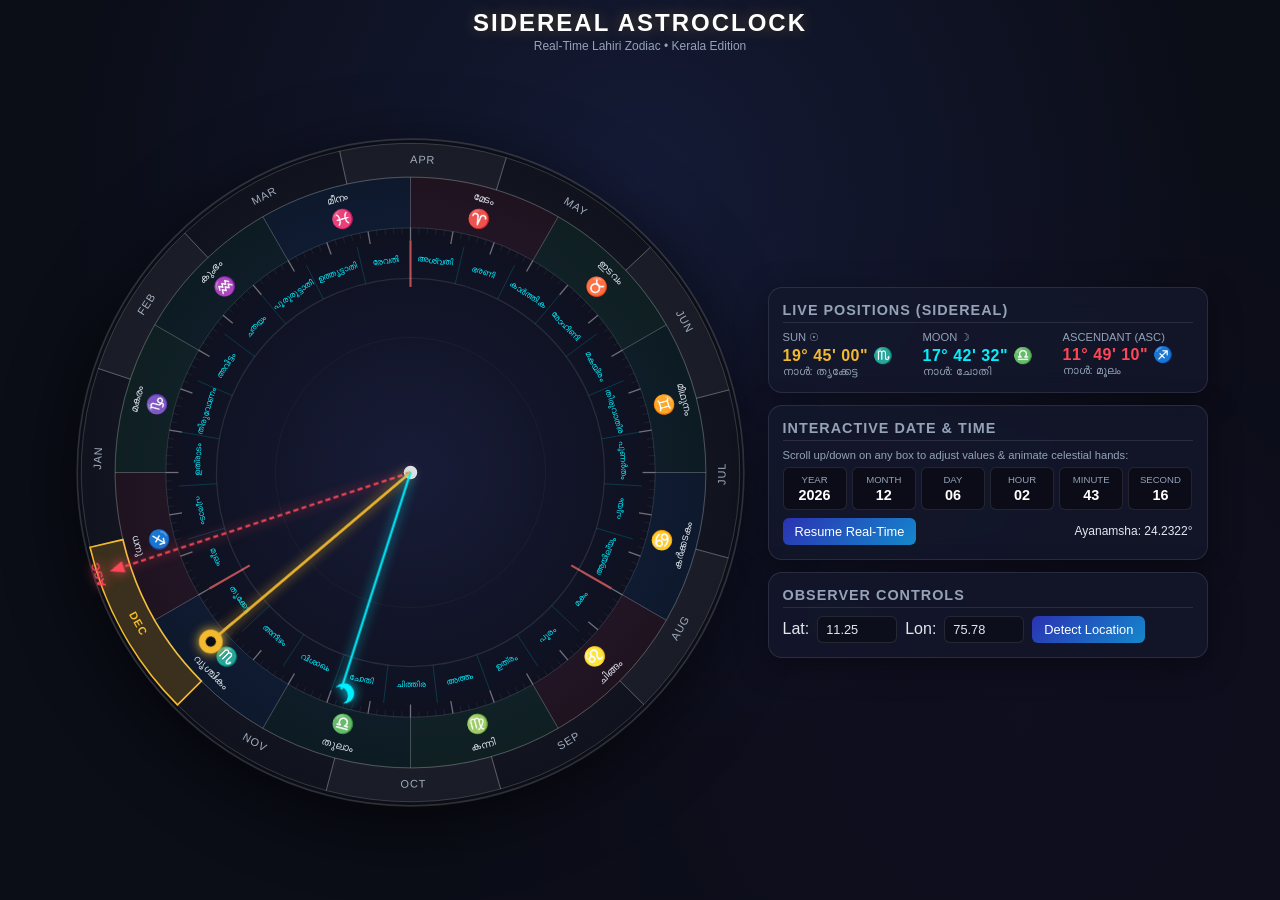
==== commit ebc730d3: "Refactor HTML structure and styles for layout" ====
--- a/index.html
+++ b/index.html
@@ -22,27 +22,34 @@
       padding: 0;
     }
 
-    body {
-      font-family: -apple-system, BlinkMacSystemFont, "Segoe UI", Roboto, Helvetica, Arial, "Malayalam MN", "Kartika", sans-serif;
+    html, body {
+      width: 100vw;
+      height: 100vh;
+      overflow: hidden;
       background-color: var(--bg-color);
       background-image: 
         radial-gradient(circle at 50% 20%, rgba(30, 40, 85, 0.5) 0%, transparent 60%),
         radial-gradient(circle at 80% 80%, rgba(20, 15, 40, 0.5) 0%, transparent 50%);
       color: var(--text-main);
-      min-height: 100vh;
+      font-family: -apple-system, BlinkMacSystemFont, "Segoe UI", Roboto, Helvetica, Arial, "Malayalam MN", "Kartika", sans-serif;
+    }
+
+    .app-wrapper {
+      width: 100%;
+      height: 100%;
       display: flex;
       flex-direction: column;
-      align-items: center;
-      padding: 20px;
+      padding: 1vh 1vw;
+      justify-content: space-between;
     }
 
     header {
       text-align: center;
-      margin-bottom: 20px;
+      flex-shrink: 0;
     }
 
     header h1 {
-      font-size: 1.8rem;
+      font-size: 1.5rem;
       letter-spacing: 2px;
       text-transform: uppercase;
       color: #fff;
@@ -50,24 +57,26 @@
     }
 
     header p {
-      font-size: 0.9rem;
+      font-size: 0.75rem;
       color: var(--text-muted);
-      margin-top: 5px;
+      margin-top: 2px;
     }
 
     .main-container {
       display: flex;
       flex-direction: column;
       align-items: center;
-      gap: 25px;
+      justify-content: center;
+      gap: 20px;
       width: 100%;
-      max-width: 1200px;
+      flex: 1;
+      min-height: 0;
     }
 
     @media (min-width: 900px) {
       .main-container {
         flex-direction: row;
-        align-items: flex-start;
+        align-items: center;
         justify-content: center;
       }
     }
@@ -75,10 +84,13 @@
     /* SVG Clock Styling */
     .clock-wrapper {
       position: relative;
-      width: 100%;
-      max-width: 650px;
+      height: 100%;
+      max-height: 75vh;
       aspect-ratio: 1 / 1;
       filter: drop-shadow(0 15px 35px rgba(0,0,0,0.6));
+      display: flex;
+      align-items: center;
+      justify-content: center;
     }
 
     svg {
@@ -89,37 +101,37 @@
 
     /* Panels & Readouts */
     .dashboard {
-      flex: 1;
       width: 100%;
-      max-width: 480px;
+      max-width: 440px;
       display: flex;
       flex-direction: column;
-      gap: 15px;
+      gap: 12px;
+      flex-shrink: 0;
     }
 
     .card {
       background: var(--card-bg);
       border: 1px solid var(--border-color);
       backdrop-filter: blur(12px);
-      border-radius: 16px;
-      padding: 18px;
+      border-radius: 14px;
+      padding: 14px;
       box-shadow: 0 8px 32px 0 rgba(0, 0, 0, 0.37);
     }
 
     .card h2 {
-      font-size: 1rem;
+      font-size: 0.9rem;
       text-transform: uppercase;
       letter-spacing: 1px;
       color: var(--text-muted);
-      margin-bottom: 12px;
+      margin-bottom: 8px;
       border-bottom: 1px solid var(--border-color);
-      padding-bottom: 6px;
+      padding-bottom: 4px;
     }
 
     .readout-grid {
       display: grid;
-      grid-template-columns: repeat(auto-fit, minmax(130px, 1fr));
-      gap: 12px;
+      grid-template-columns: repeat(auto-fit, minmax(120px, 1fr));
+      gap: 10px;
     }
 
     .readout-item {
@@ -128,13 +140,13 @@
     }
 
     .readout-item .label {
-      font-size: 0.75rem;
+      font-size: 0.7rem;
       color: var(--text-muted);
       text-transform: uppercase;
     }
 
     .readout-item .value {
-      font-size: 1.05rem;
+      font-size: 1rem;
       font-weight: 600;
       margin-top: 2px;
       font-variant-numeric: tabular-nums;
@@ -148,7 +160,7 @@
     .location-controls {
       display: flex;
       flex-wrap: wrap;
-      gap: 10px;
+      gap: 8px;
       align-items: center;
     }
 
@@ -156,21 +168,21 @@
       background: rgba(0, 0, 0, 0.3);
       border: 1px solid var(--border-color);
       color: var(--text-main);
-      padding: 6px 10px;
-      border-radius: 8px;
-      width: 90px;
-      font-size: 0.85rem;
+      padding: 5px 8px;
+      border-radius: 6px;
+      width: 80px;
+      font-size: 0.8rem;
     }
 
     .btn {
       background: linear-gradient(135deg, #2b32b2, #1488cc);
       border: none;
       color: white;
-      padding: 8px 14px;
-      border-radius: 8px;
+      padding: 6px 12px;
+      border-radius: 6px;
       cursor: pointer;
       font-weight: 500;
-      font-size: 0.85rem;
+      font-size: 0.8rem;
       transition: all 0.2s ease;
     }
 
@@ -183,15 +195,15 @@
     .datetime-scroller-grid {
       display: grid;
       grid-template-columns: repeat(6, 1fr);
-      gap: 6px;
+      gap: 5px;
       text-align: center;
     }
 
     .dt-box {
       background: rgba(0, 0, 0, 0.4);
       border: 1px solid var(--border-color);
-      border-radius: 8px;
-      padding: 8px 2px;
+      border-radius: 6px;
+      padding: 6px 2px;
       cursor: ns-resize;
       user-select: none;
       transition: border-color 0.2s;
@@ -202,14 +214,14 @@
     }
 
     .dt-box .dt-label {
-      font-size: 0.65rem;
+      font-size: 0.6rem;
       color: var(--text-muted);
       text-transform: uppercase;
       display: block;
     }
 
     .dt-box .dt-val {
-      font-size: 1rem;
+      font-size: 0.9rem;
       font-weight: 700;
       color: #fff;
       display: block;
@@ -221,7 +233,7 @@
       display: flex;
       justify-content: space-between;
       align-items: center;
-      margin-top: 12px;
+      margin-top: 8px;
     }
 
     /* Elements Zodiac Ring Colors */
@@ -241,135 +253,137 @@
 </head>
 <body>
 
-  <header>
-    <h1>Sidereal Astroclock</h1>
-    <p>Real-Time Lahiri Zodiac • Kerala Edition</p>
-  </header>
-
-  <div class="main-container">
-    
-    <!-- SVG Circular Astroclock -->
-    <div class="clock-wrapper">
-      <svg id="astroclock" viewBox="0 0 800 800">
-        <defs>
-          <radialGradient id="centerGrad" cx="50%" cy="50%" r="50%">
-            <stop offset="0%" stop-color="#181c38" />
-            <stop offset="100%" stop-color="#0b0d17" />
-          </radialGradient>
-        </defs>
-
-        <!-- Outer Background Circle -->
-        <circle cx="400" cy="400" r="395" fill="url(#centerGrad)" stroke="rgba(255,255,255,0.15)" stroke-width="2" />
-
-        <!-- Rings Generated via JS -->
-        <g id="month-ring"></g>
-        <g id="zodiac-ring"></g>
-        <g id="nakshatra-ring"></g>
-        <g id="degree-ticks" stroke="rgba(255,255,255,0.2)" stroke-width="1"></g>
-
-        <!-- Inner Wheel Divider -->
-        <circle cx="400" cy="400" r="230" fill="none" stroke="rgba(255,255,255,0.1)" stroke-width="1.5" />
-        <circle cx="400" cy="400" r="160" fill="none" stroke="rgba(255,255,255,0.05)" stroke-width="1" />
-
-        <!-- Center Hub -->
-        <circle cx="400" cy="400" r="8" fill="#e2e8f0" />
-
-        <!-- Dynamic Celestial Hands -->
-        <g id="hand-asc" class="glow-asc">
-          <line x1="400" y1="400" x2="400" y2="40" stroke="#ff4757" stroke-width="2.5" stroke-dasharray="6,4" />
-          <polygon points="400,25 393,42 407,42" fill="#ff4757" />
-          <text x="400" y="15" fill="#ff4757" font-size="14" font-weight="bold" text-anchor="middle">ASC</text>
-        </g>
-
-        <g id="hand-sun" class="glow-sun">
-          <line x1="400" y1="400" x2="400" y2="100" stroke="#f3ba2f" stroke-width="3" />
-          <circle cx="400" cy="90" r="14" fill="#f3ba2f" />
-          <circle cx="400" cy="90" r="6" fill="#0b0d17" />
-        </g>
-
-        <g id="hand-moon" class="glow-moon">
-          <line x1="400" y1="400" x2="400" y2="130" stroke="#00f0ff" stroke-width="2.5" />
-          <path d="M 393,115 A 12,12 0 1,0 407,130 A 9,9 0 1,1 393,115 Z" fill="#00f0ff" />
-        </g>
-
-      </svg>
-    </div>
-
-    <!-- Right Side Dashboard -->
-    <div class="dashboard">
+  <div class="app-wrapper">
+    <header>
+      <h1>Sidereal Astroclock</h1>
+      <p>Real-Time Lahiri Zodiac • Kerala Edition</p>
+    </header>
+
+    <div class="main-container">
       
-      <!-- Real-Time Positions -->
-      <div class="card">
-        <h2>Live Positions (Sidereal)</h2>
-        <div class="readout-grid">
-          <div class="readout-item">
-            <span class="label">Sun ☉</span>
-            <span class="value val-sun" id="sun-pos">--</span>
-            <span class="label" id="sun-nak" class="ml-text">--</span>
-          </div>
-          <div class="readout-item">
-            <span class="label">Moon ☽</span>
-            <span class="value val-moon" id="moon-pos">--</span>
-            <span class="label" id="moon-nak" class="ml-text">--</span>
-          </div>
-          <div class="readout-item">
-            <span class="label">Ascendant (ASC)</span>
-            <span class="value val-asc" id="asc-pos">--</span>
-            <span class="label" id="asc-nak" class="ml-text">--</span>
+      <!-- SVG Circular Astroclock -->
+      <div class="clock-wrapper">
+        <svg id="astroclock" viewBox="0 0 800 800">
+          <defs>
+            <radialGradient id="centerGrad" cx="50%" cy="50%" r="50%">
+              <stop offset="0%" stop-color="#181c38" />
+              <stop offset="100%" stop-color="#0b0d17" />
+            </radialGradient>
+          </defs>
+
+          <!-- Outer Background Circle -->
+          <circle cx="400" cy="400" r="395" fill="url(#centerGrad)" stroke="rgba(255,255,255,0.15)" stroke-width="2" />
+
+          <!-- Rings Generated via JS -->
+          <g id="month-ring"></g>
+          <g id="zodiac-ring"></g>
+          <g id="nakshatra-ring"></g>
+          <g id="degree-ticks" stroke="rgba(255,255,255,0.2)" stroke-width="1"></g>
+
+          <!-- Inner Wheel Divider -->
+          <circle cx="400" cy="400" r="230" fill="none" stroke="rgba(255,255,255,0.1)" stroke-width="1.5" />
+          <circle cx="400" cy="400" r="160" fill="none" stroke="rgba(255,255,255,0.05)" stroke-width="1" />
+
+          <!-- Center Hub -->
+          <circle cx="400" cy="400" r="8" fill="#e2e8f0" />
+
+          <!-- Dynamic Celestial Hands -->
+          <g id="hand-asc" class="glow-asc">
+            <line x1="400" y1="400" x2="400" y2="40" stroke="#ff4757" stroke-width="2.5" stroke-dasharray="6,4" />
+            <polygon points="400,25 393,42 407,42" fill="#ff4757" />
+            <text x="400" y="15" fill="#ff4757" font-size="14" font-weight="bold" text-anchor="middle">ASC</text>
+          </g>
+
+          <g id="hand-sun" class="glow-sun">
+            <line x1="400" y1="400" x2="400" y2="100" stroke="#f3ba2f" stroke-width="3" />
+            <circle cx="400" cy="90" r="14" fill="#f3ba2f" />
+            <circle cx="400" cy="90" r="6" fill="#0b0d17" />
+          </g>
+
+          <g id="hand-moon" class="glow-moon">
+            <line x1="400" y1="400" x2="400" y2="130" stroke="#00f0ff" stroke-width="2.5" />
+            <path d="M 393,115 A 12,12 0 1,0 407,130 A 9,9 0 1,1 393,115 Z" fill="#00f0ff" />
+          </g>
+
+        </svg>
+      </div>
+
+      <!-- Right Side Dashboard -->
+      <div class="dashboard">
+        
+        <!-- Real-Time Positions -->
+        <div class="card">
+          <h2>Live Positions (Sidereal)</h2>
+          <div class="readout-grid">
+            <div class="readout-item">
+              <span class="label">Sun ☉</span>
+              <span class="value val-sun" id="sun-pos">--</span>
+              <span class="label" id="sun-nak" class="ml-text">--</span>
+            </div>
+            <div class="readout-item">
+              <span class="label">Moon ☽</span>
+              <span class="value val-moon" id="moon-pos">--</span>
+              <span class="label" id="moon-nak" class="ml-text">--</span>
+            </div>
+            <div class="readout-item">
+              <span class="label">Ascendant (ASC)</span>
+              <span class="value val-asc" id="asc-pos">--</span>
+              <span class="label" id="asc-nak" class="ml-text">--</span>
+            </div>
           </div>
         </div>
-      </div>
-
-      <!-- Interactive Date & Time Scroller / Controls -->
-      <div class="card">
-        <h2>Interactive Date & Time</h2>
-        <p style="font-size: 0.75rem; color: var(--text-muted); margin-bottom: 8px;">Scroll up/down on any box to adjust values & animate celestial hands:</p>
-        
-        <div class="datetime-scroller-grid">
-          <div class="dt-box" data-unit="year">
-            <span class="dt-label">Year</span>
-            <span class="dt-val" id="val-year">2026</span>
+
+        <!-- Interactive Date & Time Scroller / Controls -->
+        <div class="card">
+          <h2>Interactive Date & Time</h2>
+          <p style="font-size: 0.7rem; color: var(--text-muted); margin-bottom: 6px;">Scroll up/down on any box to adjust values & animate celestial hands:</p>
+          
+          <div class="datetime-scroller-grid">
+            <div class="dt-box" data-unit="year">
+              <span class="dt-label">Year</span>
+              <span class="dt-val" id="val-year">2026</span>
+            </div>
+            <div class="dt-box" data-unit="month">
+              <span class="dt-label">Month</span>
+              <span class="dt-val" id="val-month">08</span>
+            </div>
+            <div class="dt-box" data-unit="day">
+              <span class="dt-label">Day</span>
+              <span class="dt-val" id="val-day">13</span>
+            </div>
+            <div class="dt-box" data-unit="hour">
+              <span class="dt-label">Hour</span>
+              <span class="dt-val" id="val-hour">10</span>
+            </div>
+            <div class="dt-box" data-unit="minute">
+              <span class="dt-label">Minute</span>
+              <span class="dt-val" id="val-minute">35</span>
+            </div>
+            <div class="dt-box" data-unit="second">
+              <span class="dt-label">Second</span>
+              <span class="dt-val" id="val-second">07</span>
+            </div>
           </div>
-          <div class="dt-box" data-unit="month">
-            <span class="dt-label">Month</span>
-            <span class="dt-val" id="val-month">08</span>
-          </div>
-          <div class="dt-box" data-unit="day">
-            <span class="dt-label">Day</span>
-            <span class="dt-val" id="val-day">13</span>
-          </div>
-          <div class="dt-box" data-unit="hour">
-            <span class="dt-label">Hour</span>
-            <span class="dt-val" id="val-hour">10</span>
-          </div>
-          <div class="dt-box" data-unit="minute">
-            <span class="dt-label">Minute</span>
-            <span class="dt-val" id="val-minute">19</span>
-          </div>
-          <div class="dt-box" data-unit="second">
-            <span class="dt-label">Second</span>
-            <span class="dt-val" id="val-second">14</span>
+
+          <div class="control-actions">
+            <button class="btn" id="btn-live">Resume Real-Time</button>
+            <span class="label" id="ayanamsha-val" style="font-size: 0.75rem;">--</span>
           </div>
         </div>
 
-        <div class="control-actions">
-          <button class="btn" id="btn-live">Resume Real-Time</button>
-          <span class="label" id="ayanamsha-val" style="font-size: 0.85rem;">--</span>
+        <!-- Location & Settings -->
+        <div class="card">
+          <h2>Observer Controls</h2>
+          <div class="location-controls">
+            <label class="label">Lat:</label>
+            <input type="number" id="lat" value="11.25" step="0.01" />
+            <label class="label">Lon:</label>
+            <input type="number" id="lon" value="75.78" step="0.01" />
+            <button class="btn" id="btn-geolocate">Detect Location</button>
+          </div>
         </div>
+
       </div>
-
-      <!-- Location & Settings -->
-      <div class="card">
-        <h2>Observer Controls</h2>
-        <div class="location-controls">
-          <label class="label">Lat:</label>
-          <input type="number" id="lat" value="11.25" step="0.01" />
-          <label class="label">Lon:</label>
-          <input type="number" id="lon" value="75.78" step="0.01" />
-          <button class="btn" id="btn-geolocate">Detect Location</button>
-        </div>
-      </div>
-
     </div>
   </div>
 
@@ -675,11 +689,11 @@
       const ascInfo = formatSiderealPos(ascSid);
 
       document.getElementById("sun-pos").textContent = sunInfo.formatted;
-      document.getElementById("sun-nak").textContent = `${sunInfo.nakshatra}`;
+      document.getElementById("sun-nak").textContent = `നാൾ: ${sunInfo.nakshatra}`;
       document.getElementById("moon-pos").textContent = moonInfo.formatted;
-      document.getElementById("moon-nak").textContent = `${moonInfo.nakshatra}`;
+      document.getElementById("moon-nak").textContent = `നാൾ: ${moonInfo.nakshatra}`;
       document.getElementById("asc-pos").textContent = ascInfo.formatted;
-      document.getElementById("asc-nak").textContent = `${ascInfo.nakshatra}`;
+      document.getElementById("asc-nak").textContent = `നാൾ: ${ascInfo.nakshatra}`;
 
       document.getElementById("ayanamsha-val").textContent = `Ayanamsha: ${ayanamsha.toFixed(4)}°`;
       updateDisplayValues(date);
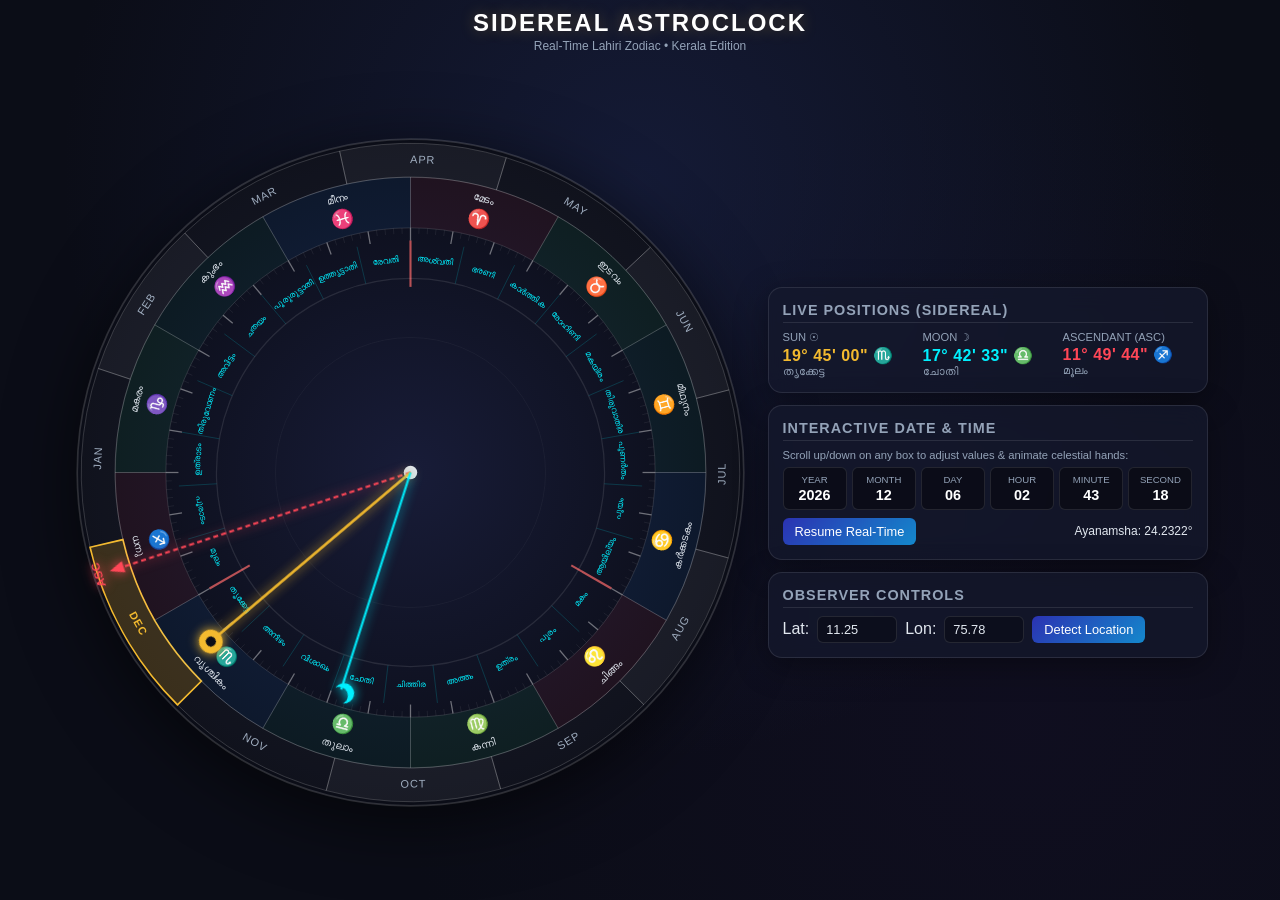
==== commit 34523ab8: "Refactor nakshatra text content assignment" ====
--- a/index.html
+++ b/index.html
@@ -689,11 +689,11 @@
       const ascInfo = formatSiderealPos(ascSid);
 
       document.getElementById("sun-pos").textContent = sunInfo.formatted;
-      document.getElementById("sun-nak").textContent = `നാൾ: ${sunInfo.nakshatra}`;
+      document.getElementById("sun-nak").textContent = `${sunInfo.nakshatra}`;
       document.getElementById("moon-pos").textContent = moonInfo.formatted;
-      document.getElementById("moon-nak").textContent = `നാൾ: ${moonInfo.nakshatra}`;
+      document.getElementById("moon-nak").textContent = `${moonInfo.nakshatra}`;
       document.getElementById("asc-pos").textContent = ascInfo.formatted;
-      document.getElementById("asc-nak").textContent = `നാൾ: ${ascInfo.nakshatra}`;
+      document.getElementById("asc-nak").textContent = `${ascInfo.nakshatra}`;
 
       document.getElementById("ayanamsha-val").textContent = `Ayanamsha: ${ayanamsha.toFixed(4)}°`;
       updateDisplayValues(date);
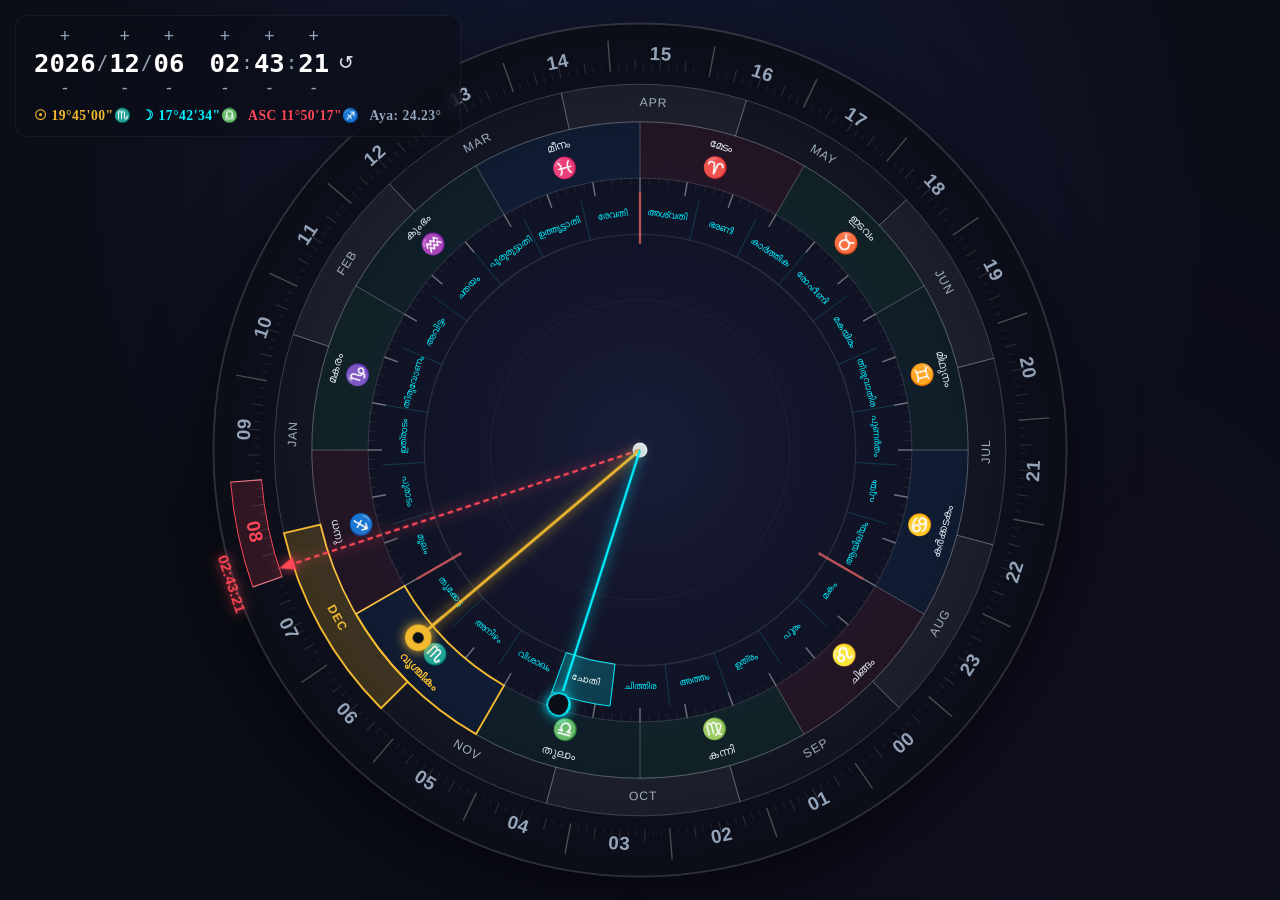
==== commit c9d70062: "moon phase on moon hand" ====
--- a/index.html
+++ b/index.html
@@ -3,17 +3,15 @@
 <head>
   <meta charset="UTF-8">
   <meta name="viewport" content="width=device-width, initial-scale=1.0">
-  <title>Sidereal Zodiac Analog Astroclock (Interactive Kerala Edition)</title>
+  <title>Sidereal Zodiac Analog Astroclock</title>
   <style>
     :root {
       --bg-color: #0b0d17;
-      --card-bg: rgba(20, 24, 45, 0.75);
       --accent-gold: #f3ba2f;
       --accent-silver: #00f0ff;
       --accent-coral: #ff4757;
       --text-main: #e2e8f0;
       --text-muted: #94a3b8;
-      --border-color: rgba(255, 255, 255, 0.1);
     }
 
     * {
@@ -31,209 +29,123 @@
         radial-gradient(circle at 50% 20%, rgba(30, 40, 85, 0.5) 0%, transparent 60%),
         radial-gradient(circle at 80% 80%, rgba(20, 15, 40, 0.5) 0%, transparent 50%);
       color: var(--text-main);
-      font-family: -apple-system, BlinkMacSystemFont, "Segoe UI", Roboto, Helvetica, Arial, "Malayalam MN", "Kartika", sans-serif;
-    }
-
-    .app-wrapper {
-      width: 100%;
-      height: 100%;
+      font-family: -apple-system, BlinkMacSystemFont, "Segoe UI", Roboto, Helvetica, Arial, sans-serif;
+      display: flex;
+      align-items: center;
+      justify-content: center;
+    }
+
+    /* Top Left HUD */
+    .hud {
+      position: absolute;
+      top: 15px;
+      left: 15px;
+      z-index: 10;
+      background: rgba(11, 13, 23, 0.5);
+      padding: 12px 18px;
+      border-radius: 12px;
+      backdrop-filter: blur(8px);
+      border: 1px solid rgba(255, 255, 255, 0.05);
       display: flex;
       flex-direction: column;
-      padding: 1vh 1vw;
-      justify-content: space-between;
-    }
-
-    header {
-      text-align: center;
-      flex-shrink: 0;
-    }
-
-    header h1 {
-      font-size: 1.5rem;
-      letter-spacing: 2px;
-      text-transform: uppercase;
-      color: #fff;
-      text-shadow: 0 0 15px rgba(243, 186, 47, 0.3);
-    }
-
-    header p {
-      font-size: 0.75rem;
-      color: var(--text-muted);
-      margin-top: 2px;
-    }
-
-    .main-container {
+      gap: 10px;
+    }
+
+    /* Interactive Date Time Scroller */
+    .dt-grid {
+      display: flex;
+      align-items: center;
+      gap: 1px;
+    }
+
+    .dt-col {
       display: flex;
       flex-direction: column;
       align-items: center;
-      justify-content: center;
-      gap: 20px;
-      width: 100%;
-      flex: 1;
-      min-height: 0;
-    }
-
-    @media (min-width: 900px) {
-      .main-container {
-        flex-direction: row;
-        align-items: center;
-        justify-content: center;
-      }
-    }
-
-    /* SVG Clock Styling */
-    .clock-wrapper {
-      position: relative;
-      height: 100%;
-      max-height: 75vh;
-      aspect-ratio: 1 / 1;
-      filter: drop-shadow(0 15px 35px rgba(0,0,0,0.6));
+      user-select: none;
+    }
+
+    .dt-col button {
+      background: none;
+      border: none;
+      color: var(--text-muted);
+      cursor: pointer;
+      font-size: 1.1rem;
+      padding: 0;
+      line-height: 1;
+      transition: color 0.2s;
+    }
+
+    .dt-col button:hover {
+      color: var(--accent-silver);
+    }
+
+    .dt-val {
+      font-family: monospace;
+      font-size: 1.6rem;
+      font-weight: 700;
+      color: #fff;
+      margin: 2px 0;
+      font-variant-numeric: tabular-nums;
+    }
+
+    .dt-sep {
+      font-family: monospace;
+      font-size: 1.2rem;
+      color: var(--text-muted);
+    }
+
+    .btn-reset {
+      background: none;
+      border: none;
+      color: var(--text-main);
+      cursor: pointer;
+      font-size: 1.2rem;
+      margin-left: 8px;
+      transition: transform 0.3s, color 0.2s;
       display: flex;
       align-items: center;
       justify-content: center;
     }
 
+    .btn-reset:hover {
+      transform: rotate(-90deg);
+      color: var(--accent-gold);
+    }
+
+    /* Sub-texts Readout */
+    .sub-texts {
+      display: flex;
+      gap: 10px;
+      font-family: Roboto;
+      font-size: 0.85rem;
+      font-weight: 600;
+      letter-spacing: 0.5px;
+    }
+
+    .sub-texts span {
+      display: flex;
+      align-items: center;
+      gap: 4px;
+    }
+
+    /* Clock Wrapper (Full Viewport Fit) */
+    .clock-wrapper {
+      position: relative;
+      width: 100vmin;
+      height: 100vmin;
+      display: flex;
+      align-items: center;
+      justify-content: center;
+    }
+
     svg {
       width: 100%;
       height: 100%;
+      display: block;
       overflow: visible;
-    }
-
-    /* Panels & Readouts */
-    .dashboard {
-      width: 100%;
-      max-width: 440px;
-      display: flex;
-      flex-direction: column;
-      gap: 12px;
-      flex-shrink: 0;
-    }
-
-    .card {
-      background: var(--card-bg);
-      border: 1px solid var(--border-color);
-      backdrop-filter: blur(12px);
-      border-radius: 14px;
-      padding: 14px;
-      box-shadow: 0 8px 32px 0 rgba(0, 0, 0, 0.37);
-    }
-
-    .card h2 {
-      font-size: 0.9rem;
-      text-transform: uppercase;
-      letter-spacing: 1px;
-      color: var(--text-muted);
-      margin-bottom: 8px;
-      border-bottom: 1px solid var(--border-color);
-      padding-bottom: 4px;
-    }
-
-    .readout-grid {
-      display: grid;
-      grid-template-columns: repeat(auto-fit, minmax(120px, 1fr));
-      gap: 10px;
-    }
-
-    .readout-item {
-      display: flex;
-      flex-direction: column;
-    }
-
-    .readout-item .label {
-      font-size: 0.7rem;
-      color: var(--text-muted);
-      text-transform: uppercase;
-    }
-
-    .readout-item .value {
-      font-size: 1rem;
-      font-weight: 600;
-      margin-top: 2px;
-      font-variant-numeric: tabular-nums;
-      letter-spacing: 0.5px;
-    }
-
-    .val-sun { color: var(--accent-gold); }
-    .val-moon { color: var(--accent-silver); }
-    .val-asc { color: var(--accent-coral); }
-
-    .location-controls {
-      display: flex;
-      flex-wrap: wrap;
-      gap: 8px;
-      align-items: center;
-    }
-
-    .location-controls input {
-      background: rgba(0, 0, 0, 0.3);
-      border: 1px solid var(--border-color);
-      color: var(--text-main);
-      padding: 5px 8px;
-      border-radius: 6px;
-      width: 80px;
-      font-size: 0.8rem;
-    }
-
-    .btn {
-      background: linear-gradient(135deg, #2b32b2, #1488cc);
-      border: none;
-      color: white;
-      padding: 6px 12px;
-      border-radius: 6px;
-      cursor: pointer;
-      font-weight: 500;
-      font-size: 0.8rem;
-      transition: all 0.2s ease;
-    }
-
-    .btn:hover {
-      opacity: 0.9;
-      transform: translateY(-1px);
-    }
-
-    /* Interactive DateTime Scroller Display */
-    .datetime-scroller-grid {
-      display: grid;
-      grid-template-columns: repeat(6, 1fr);
-      gap: 5px;
-      text-align: center;
-    }
-
-    .dt-box {
-      background: rgba(0, 0, 0, 0.4);
-      border: 1px solid var(--border-color);
-      border-radius: 6px;
-      padding: 6px 2px;
-      cursor: ns-resize;
-      user-select: none;
-      transition: border-color 0.2s;
-    }
-
-    .dt-box:hover {
-      border-color: var(--accent-silver);
-    }
-
-    .dt-box .dt-label {
-      font-size: 0.6rem;
-      color: var(--text-muted);
-      text-transform: uppercase;
-      display: block;
-    }
-
-    .dt-box .dt-val {
-      font-size: 0.9rem;
-      font-weight: 700;
-      color: #fff;
-      display: block;
-      margin-top: 2px;
-      font-variant-numeric: tabular-nums;
-    }
-
-    .control-actions {
-      display: flex;
-      justify-content: space-between;
-      align-items: center;
-      margin-top: 8px;
+      filter: drop-shadow(0 15px 35px rgba(0,0,0,0.6));
+      transition: all 0.3s ease;
     }
 
     /* Elements Zodiac Ring Colors */
@@ -247,144 +159,108 @@
     .glow-moon { filter: drop-shadow(0px 0px 6px #00f0ff); }
     .glow-asc { filter: drop-shadow(0px 0px 6px #ff4757); }
     
-    /* Typography Overrides */
-    .ml-text { font-family: "Malayalam MN", "Kartika", sans-serif; }
+    .ml-text { font-family: "Malayalam MN", "Kartika", sans-serif; transition: all 0.2s ease;}
+    path, line, text { transition: all 0.2s ease; }
   </style>
 </head>
 <body>
 
-  <div class="app-wrapper">
-    <header>
-      <h1>Sidereal Astroclock</h1>
-      <p>Real-Time Lahiri Zodiac • Kerala Edition</p>
-    </header>
-
-    <div class="main-container">
-      
-      <!-- SVG Circular Astroclock -->
-      <div class="clock-wrapper">
-        <svg id="astroclock" viewBox="0 0 800 800">
-          <defs>
-            <radialGradient id="centerGrad" cx="50%" cy="50%" r="50%">
-              <stop offset="0%" stop-color="#181c38" />
-              <stop offset="100%" stop-color="#0b0d17" />
-            </radialGradient>
-          </defs>
-
-          <!-- Outer Background Circle -->
-          <circle cx="400" cy="400" r="395" fill="url(#centerGrad)" stroke="rgba(255,255,255,0.15)" stroke-width="2" />
-
-          <!-- Rings Generated via JS -->
-          <g id="month-ring"></g>
-          <g id="zodiac-ring"></g>
-          <g id="nakshatra-ring"></g>
-          <g id="degree-ticks" stroke="rgba(255,255,255,0.2)" stroke-width="1"></g>
-
-          <!-- Inner Wheel Divider -->
-          <circle cx="400" cy="400" r="230" fill="none" stroke="rgba(255,255,255,0.1)" stroke-width="1.5" />
-          <circle cx="400" cy="400" r="160" fill="none" stroke="rgba(255,255,255,0.05)" stroke-width="1" />
-
-          <!-- Center Hub -->
-          <circle cx="400" cy="400" r="8" fill="#e2e8f0" />
-
-          <!-- Dynamic Celestial Hands -->
-          <g id="hand-asc" class="glow-asc">
-            <line x1="400" y1="400" x2="400" y2="40" stroke="#ff4757" stroke-width="2.5" stroke-dasharray="6,4" />
-            <polygon points="400,25 393,42 407,42" fill="#ff4757" />
-            <text x="400" y="15" fill="#ff4757" font-size="14" font-weight="bold" text-anchor="middle">ASC</text>
-          </g>
-
-          <g id="hand-sun" class="glow-sun">
-            <line x1="400" y1="400" x2="400" y2="100" stroke="#f3ba2f" stroke-width="3" />
-            <circle cx="400" cy="90" r="14" fill="#f3ba2f" />
-            <circle cx="400" cy="90" r="6" fill="#0b0d17" />
-          </g>
-
-          <g id="hand-moon" class="glow-moon">
-            <line x1="400" y1="400" x2="400" y2="130" stroke="#00f0ff" stroke-width="2.5" />
-            <path d="M 393,115 A 12,12 0 1,0 407,130 A 9,9 0 1,1 393,115 Z" fill="#00f0ff" />
-          </g>
-
-        </svg>
+  <!-- Top Left UI -->
+  <div class="hud">
+    <div class="dt-grid">
+      <div class="dt-col" data-unit="year">
+        <button class="btn-plus">+</button>
+        <span class="dt-val" id="val-year">2026</span>
+        <button class="btn-minus">-</button>
       </div>
-
-      <!-- Right Side Dashboard -->
-      <div class="dashboard">
-        
-        <!-- Real-Time Positions -->
-        <div class="card">
-          <h2>Live Positions (Sidereal)</h2>
-          <div class="readout-grid">
-            <div class="readout-item">
-              <span class="label">Sun ☉</span>
-              <span class="value val-sun" id="sun-pos">--</span>
-              <span class="label" id="sun-nak" class="ml-text">--</span>
-            </div>
-            <div class="readout-item">
-              <span class="label">Moon ☽</span>
-              <span class="value val-moon" id="moon-pos">--</span>
-              <span class="label" id="moon-nak" class="ml-text">--</span>
-            </div>
-            <div class="readout-item">
-              <span class="label">Ascendant (ASC)</span>
-              <span class="value val-asc" id="asc-pos">--</span>
-              <span class="label" id="asc-nak" class="ml-text">--</span>
-            </div>
-          </div>
-        </div>
-
-        <!-- Interactive Date & Time Scroller / Controls -->
-        <div class="card">
-          <h2>Interactive Date & Time</h2>
-          <p style="font-size: 0.7rem; color: var(--text-muted); margin-bottom: 6px;">Scroll up/down on any box to adjust values & animate celestial hands:</p>
-          
-          <div class="datetime-scroller-grid">
-            <div class="dt-box" data-unit="year">
-              <span class="dt-label">Year</span>
-              <span class="dt-val" id="val-year">2026</span>
-            </div>
-            <div class="dt-box" data-unit="month">
-              <span class="dt-label">Month</span>
-              <span class="dt-val" id="val-month">08</span>
-            </div>
-            <div class="dt-box" data-unit="day">
-              <span class="dt-label">Day</span>
-              <span class="dt-val" id="val-day">13</span>
-            </div>
-            <div class="dt-box" data-unit="hour">
-              <span class="dt-label">Hour</span>
-              <span class="dt-val" id="val-hour">10</span>
-            </div>
-            <div class="dt-box" data-unit="minute">
-              <span class="dt-label">Minute</span>
-              <span class="dt-val" id="val-minute">35</span>
-            </div>
-            <div class="dt-box" data-unit="second">
-              <span class="dt-label">Second</span>
-              <span class="dt-val" id="val-second">07</span>
-            </div>
-          </div>
-
-          <div class="control-actions">
-            <button class="btn" id="btn-live">Resume Real-Time</button>
-            <span class="label" id="ayanamsha-val" style="font-size: 0.75rem;">--</span>
-          </div>
-        </div>
-
-        <!-- Location & Settings -->
-        <div class="card">
-          <h2>Observer Controls</h2>
-          <div class="location-controls">
-            <label class="label">Lat:</label>
-            <input type="number" id="lat" value="11.25" step="0.01" />
-            <label class="label">Lon:</label>
-            <input type="number" id="lon" value="75.78" step="0.01" />
-            <button class="btn" id="btn-geolocate">Detect Location</button>
-          </div>
-        </div>
-
+      <span class="dt-sep">/</span>
+      <div class="dt-col" data-unit="month">
+        <button class="btn-plus">+</button>
+        <span class="dt-val" id="val-month">08</span>
+        <button class="btn-minus">-</button>
       </div>
+      <span class="dt-sep">/</span>
+      <div class="dt-col" data-unit="day">
+        <button class="btn-plus">+</button>
+        <span class="dt-val" id="val-day">14</span>
+        <button class="btn-minus">-</button>
+      </div>
+      <span class="dt-sep">&nbsp;&nbsp;</span>
+      <div class="dt-col" data-unit="hour">
+        <button class="btn-plus">+</button>
+        <span class="dt-val" id="val-hour">09</span>
+        <button class="btn-minus">-</button>
+      </div>
+      <span class="dt-sep">:</span>
+      <div class="dt-col" data-unit="minute">
+        <button class="btn-plus">+</button>
+        <span class="dt-val" id="val-minute">14</span>
+        <button class="btn-minus">-</button>
+      </div>
+      <span class="dt-sep">:</span>
+      <div class="dt-col" data-unit="second">
+        <button class="btn-plus">+</button>
+        <span class="dt-val" id="val-second">22</span>
+        <button class="btn-minus">-</button>
+      </div>
+      <button class="btn-reset" id="btn-live" title="Reset to Now">↺</button>
     </div>
+
+    <!-- Live Positions & Ayanamsa Subtexts -->
+    <div class="sub-texts">
+      <span style="color: var(--accent-gold);">☉<span id="sun-pos">--</span></span>
+      <span style="color: var(--accent-silver);">☽<span id="moon-pos">--</span></span>
+      <span style="color: var(--accent-coral);">ASC<span id="asc-pos">--</span></span>
+      <span style="color: var(--text-muted);">Aya:<span id="ayanamsha-val">--</span></span>
+    </div>
+  </div>
+
+  <!-- SVG Circular Astroclock -->
+  <div class="clock-wrapper">
+    <svg id="astroclock" viewBox="-80 -80 960 960" preserveAspectRatio="xMidYMid meet">
+      <defs>
+        <radialGradient id="centerGrad" cx="50%" cy="50%" r="50%">
+          <stop offset="0%" stop-color="#181c38" />
+          <stop offset="100%" stop-color="#0b0d17" />
+        </radialGradient>
+      </defs>
+
+      <!-- Outer Background Circle -->
+      <circle cx="400" cy="400" r="455" fill="url(#centerGrad)" stroke="rgba(255,255,255,0.15)" stroke-width="2" />
+
+      <!-- Rings Generated via JS -->
+      <g id="time-ring"></g>
+      <g id="month-ring"></g>
+      <g id="zodiac-ring"></g>
+      <g id="nakshatra-ring"></g>
+      <g id="degree-ticks" stroke="rgba(255,255,255,0.2)" stroke-width="1"></g>
+
+      <!-- Inner Wheel Divider -->
+      <circle cx="400" cy="400" r="230" fill="none" stroke="rgba(255,255,255,0.1)" stroke-width="1.5" />
+      <circle cx="400" cy="400" r="160" fill="none" stroke="rgba(255,255,255,0.05)" stroke-width="1" />
+
+      <!-- Center Hub -->
+      <circle cx="400" cy="400" r="8" fill="#e2e8f0" />
+
+      <!-- Dynamic Celestial Hands -->
+      <g id="hand-asc" class="glow-asc">
+        <line x1="400" y1="400" x2="400" y2="12" stroke="#ff4757" stroke-width="2.5" stroke-dasharray="6,4" />
+        <polygon points="400,-5 393,12 407,12" fill="#ff4757" />
+      </g>
+      <text id="asc-time-label" class="glow-asc" fill="#ff4757" font-size="16" font-weight="bold" text-anchor="middle" dominant-baseline="middle">--:--:--</text>
+
+      <g id="hand-sun" class="glow-sun">
+        <line x1="400" y1="400" x2="400" y2="100" stroke="#f3ba2f" stroke-width="3" />
+        <circle cx="400" cy="90" r="14" fill="#f3ba2f" />
+        <circle cx="400" cy="90" r="6" fill="#0b0d17" />
+      </g>
+
+      <g id="hand-moon" class="glow-moon">
+        <line x1="400" y1="400" x2="400" y2="130" stroke="#00f0ff" stroke-width="2.5" />
+        <circle cx="400" cy="115" r="12" fill="#0b0d17" stroke="#00f0ff" stroke-width="1.5" />
+        <path id="moon-phase-path" fill="#00f0ff" />
+      </g>
+    </svg>
   </div>
 
   <script>
@@ -411,20 +287,15 @@
       "പൂരുരുട്ടാതി", "ഉത്തൃട്ടാതി", "രേവതി"
     ];
 
-    const NAKSHATRAS = [
-      "Ashwini", "Bharani", "Krittika", "Rohini", "Mrigashira", "Ardra",
-      "Punarvasu", "Pushya", "Ashlesha", "Magha", "Purva Phalguni", "Uttara Phalguni",
-      "Hasta", "Chitra", "Swati", "Vishakha", "Anuradha", "Jyeshtha",
-      "Mula", "Purva Ashadha", "Uttara Ashadha", "Shravana", "Dhanishta", "Shatabhisha",
-      "Purva Bhadrapada", "Uttara Bhadrapada", "Revati"
-    ];
-
     const MONTH_NAMES = ["JAN", "FEB", "MAR", "APR", "MAY", "JUN", "JUL", "AUG", "SEP", "OCT", "NOV", "DEC"];
 
-    let observerLat = 11.25;
-    let observerLon = 75.78;
+    // Fixed Context Location (Kozhikode, Kerala)
+    const observerLat = 11.25;
+    const observerLon = 75.78;
+    
     let customTime = new Date();
     let isRealtime = true;
+    let lastRingRotation = null;
 
     function getJulianDate(date) {
       return (date.getTime() / 86400000) + 2440587.5;
@@ -485,22 +356,75 @@
       return (getSunTropicalPosition(jd) - ayanamsha + 360) % 360;
     }
 
+    function getSunriseHour(jd, lat, lon) {
+      const d = jd - 2451545.0;
+      const sunTrop = getSunTropicalPosition(jd);
+      const eps = (23.439291 - 0.0000004 * d) * Math.PI / 180;
+      const radSun = sunTrop * Math.PI / 180;
+      
+      const sinDelta = Math.sin(eps) * Math.sin(radSun);
+      const delta = Math.asin(sinDelta);
+      
+      const radLat = lat * Math.PI / 180;
+      const cosOmega0 = -Math.tan(radLat) * Math.tan(delta);
+      
+      let omega0 = 90;
+      if (cosOmega0 >= 1) omega0 = 0;
+      else if (cosOmega0 <= -1) omega0 = 180;
+      else omega0 = Math.acos(cosOmega0) * (180 / Math.PI);
+      
+      let solarSunrise = 12 - (omega0 / 15);
+      
+      const meanLong = (280.460 + 0.9856474 * d) % 360;
+      const radMeanLong = meanLong * Math.PI / 180;
+      const eot = (-104.9 * Math.sin(radMeanLong) + 596.2 * Math.sin(2 * radMeanLong) + 4.3 * Math.sin(3 * radMeanLong) - 12.7 * Math.sin(4 * radMeanLong) - 429.3 * Math.cos(radMeanLong) - 2.0 * Math.cos(2 * radMeanLong)) / 3600;
+      
+      const stdMeridian = 82.5;
+      const longCorrection = (stdMeridian - lon) / 15;
+      
+      return solarSunrise - eot + longCorrection;
+    }
+
+    function getMoonPhasePath(phaseAngle) {
+      const r = 12;
+      const cx = 400;
+      const cy = 115;
+
+      const rad = phaseAngle * Math.PI / 180;
+      const cosA = Math.cos(rad);
+      const rx = Math.abs(r * cosA);
+      
+      const waxing = phaseAngle <= 180;
+
+      if (Math.abs(phaseAngle - 0) < 0.1 || Math.abs(phaseAngle - 360) < 0.1) {
+        return ""; // New moon
+      }
+      if (Math.abs(phaseAngle - 180) < 0.1) {
+        return `M ${cx - r} ${cy} A ${r} ${r} 0 1 0 ${cx + r} ${cy} A ${r} ${r} 0 1 0 ${cx - r} ${cy}`; // Full moon
+      }
+
+      let d = `M ${cx} ${cy - r} `;
+      if (waxing) {
+        d += `A ${r} ${r} 0 0 1 ${cx} ${cy + r} `;
+        const sweep = phaseAngle < 90 ? 0 : 1;
+        d += `A ${rx} ${r} 0 0 ${sweep} ${cx} ${cy - r} Z`;
+      } else {
+        d += `A ${r} ${r} 0 0 0 ${cx} ${cy + r} `;
+        const sweep = phaseAngle < 270 ? 0 : 1;
+        d += `A ${rx} ${r} 0 0 ${sweep} ${cx} ${cy - r} Z`;
+      }
+      return d;
+    }
+
     function formatSiderealPos(deg) {
       const signIndex = Math.floor(deg / 30) % 12;
       const remDeg = deg % 30;
       const d = Math.floor(remDeg);
       const m = Math.floor((remDeg - d) * 60);
       const s = Math.round((((remDeg - d) * 60) - m) * 60);
-      const nakshatraIndex = Math.floor(deg / (360 / 27)) % 27;
-
+      
       const pad = (n) => String(n).padStart(2, '0');
-      const padDeg = (n) => String(n).padStart(2, '0');
-
-      return {
-        formatted: `${padDeg(d)}° ${pad(m)}' ${pad(s)}" ${ZODIAC_SIGNS[signIndex].symbol}`,
-        mlMonthName: ZODIAC_SIGNS[signIndex].mlMonth,
-        nakshatra: ML_NAKSHATRAS[nakshatraIndex]
-      };
+      return `${pad(d)}°${pad(m)}'${pad(s)}"${ZODIAC_SIGNS[signIndex].symbol}`;
     }
 
     function polarToCartesian(cx, cy, r, deg) {
@@ -527,6 +451,7 @@
     }
 
     function buildZodiacClockUI() {
+      const timeGroup = document.getElementById("time-ring");
       const monthGroup = document.getElementById("month-ring");
       const ringGroup = document.getElementById("zodiac-ring");
       const nakshatraGroup = document.getElementById("nakshatra-ring");
@@ -534,32 +459,82 @@
       const cx = 400, cy = 400;
 
       const currentDate = new Date();
-      const currentMonthIndex = currentDate.getMonth();
       const currentYear = currentDate.getFullYear();
+
+      for (let i = 0; i < 24; i++) {
+        const startDeg = i * 15;
+        const endDeg = (i + 1) * 15;
+        const midDeg = startDeg + 7.5;
+
+        const bgPath = document.createElementNS("http://www.w3.org/2000/svg", "path");
+        bgPath.setAttribute("id", `time-bg-${i}`);
+        bgPath.setAttribute("d", describeArc(cx, cy, 405, 438, startDeg, endDeg));
+        bgPath.setAttribute("fill", "rgba(255, 71, 87, 0)");
+        timeGroup.appendChild(bgPath);
+
+        const p1 = polarToCartesian(cx, cy, 405, startDeg);
+        const p2 = polarToCartesian(cx, cy, 438, startDeg);
+        const line = document.createElementNS("http://www.w3.org/2000/svg", "line");
+        line.setAttribute("x1", p1.x);
+        line.setAttribute("y1", p1.y);
+        line.setAttribute("x2", p2.x);
+        line.setAttribute("y2", p2.y);
+        line.setAttribute("stroke", "rgba(255,255,255,0.25)");
+        line.setAttribute("stroke-width", "1.5");
+        timeGroup.appendChild(line);
+
+        for(let j = 1; j < 12; j++) {
+          const minDeg = startDeg + (j * 1.25);
+          const isQuarter = (j % 3 === 0);
+          const mp1 = polarToCartesian(cx, cy, 405, minDeg);
+          const mp2 = polarToCartesian(cx, cy, isQuarter ? 418 : 412, minDeg);
+          
+          const mLine = document.createElementNS("http://www.w3.org/2000/svg", "line");
+          mLine.setAttribute("x1", mp1.x);
+          mLine.setAttribute("y1", mp1.y);
+          mLine.setAttribute("x2", mp2.x);
+          mLine.setAttribute("y2", mp2.y);
+          mLine.setAttribute("stroke", isQuarter ? "rgba(255,255,255,0.15)" : "rgba(255,255,255,0.08)");
+          mLine.setAttribute("stroke-width", "1");
+          timeGroup.appendChild(mLine);
+        }
+
+        const rot = midDeg > 90 && midDeg < 270 ? midDeg + 180 : midDeg;
+        const textPos = polarToCartesian(cx, cy, 421.5, midDeg);
+        const text = document.createElementNS("http://www.w3.org/2000/svg", "text");
+        text.setAttribute("id", `time-text-${i}`);
+        text.setAttribute("x", textPos.x);
+        text.setAttribute("y", textPos.y);
+        text.setAttribute("dominant-baseline", "middle");
+        text.setAttribute("text-anchor", "middle");
+        text.setAttribute("font-size", "20");
+        text.setAttribute("font-weight", "600");
+        text.setAttribute("letter-spacing", "0.5");
+        text.setAttribute("fill", "#94a3b8");
+        text.setAttribute("transform", `rotate(${rot}, ${textPos.x}, ${textPos.y})`);
+        text.textContent = String(i).padStart(2, '0');
+        timeGroup.appendChild(text);
+      }
 
       for (let i = 0; i < 12; i++) {
         let startDeg = getSunSiderealAtDate(currentYear, i, 1);
         let endDeg = getSunSiderealAtDate(currentYear, (i + 1) % 12, 1);
         if (endDeg < startDeg) endDeg += 360;
 
-        const isCurrentMonth = (i === currentMonthIndex);
         const path = document.createElementNS("http://www.w3.org/2000/svg", "path");
+        path.setAttribute("id", `greg-month-path-${i}`);
         path.setAttribute("d", describeArc(cx, cy, 350, 390, startDeg, endDeg));
-        path.setAttribute("fill", isCurrentMonth ? "rgba(243, 186, 47, 0.2)" : (i % 2 === 0 ? "rgba(255,255,255,0.02)" : "rgba(255,255,255,0.06)"));
-        path.setAttribute("stroke", isCurrentMonth ? "#f3ba2f" : "rgba(255,255,255,0.2)");
-        path.setAttribute("stroke-width", isCurrentMonth ? "2" : "1");
         monthGroup.appendChild(path);
 
         const midDeg = (startDeg + endDeg) / 2;
         const labelPos = polarToCartesian(cx, cy, 370, midDeg);
         const text = document.createElementNS("http://www.w3.org/2000/svg", "text");
+        text.setAttribute("id", `greg-month-text-${i}`);
         text.setAttribute("x", labelPos.x);
         text.setAttribute("y", labelPos.y); 
         text.setAttribute("dominant-baseline", "middle");
         text.setAttribute("text-anchor", "middle");
-        text.setAttribute("fill", isCurrentMonth ? "#f3ba2f" : "#a0aec0");
         text.setAttribute("font-size", "13");
-        text.setAttribute("font-weight", isCurrentMonth ? "bold" : "normal");
         text.setAttribute("letter-spacing", "1");
         
         const rot = midDeg > 90 && midDeg < 270 ? midDeg + 180 : midDeg;
@@ -576,19 +551,18 @@
         const rot = midDeg > 90 && midDeg < 270 ? midDeg + 180 : midDeg;
 
         const path = document.createElementNS("http://www.w3.org/2000/svg", "path");
+        path.setAttribute("id", `zod-path-${i}`);
         path.setAttribute("d", describeArc(cx, cy, 290, 350, startDeg, endDeg));
         path.setAttribute("class", `${sign.element}-sign`);
-        path.setAttribute("stroke", "rgba(255,255,255,0.15)");
-        path.setAttribute("stroke-width", "1");
         ringGroup.appendChild(path);
 
         const symPos = polarToCartesian(cx, cy, 310, midDeg);
         const symText = document.createElementNS("http://www.w3.org/2000/svg", "text");
+        symText.setAttribute("id", `zod-sym-${i}`);
         symText.setAttribute("x", symPos.x);
         symText.setAttribute("y", symPos.y);
         symText.setAttribute("dominant-baseline", "middle");
         symText.setAttribute("text-anchor", "middle");
-        symText.setAttribute("fill", "#ffffff");
         symText.setAttribute("font-size", "22");
         symText.setAttribute("transform", `rotate(${rot}, ${symPos.x}, ${symPos.y})`);
         symText.textContent = sign.symbol;
@@ -596,11 +570,11 @@
 
         const mlPos = polarToCartesian(cx, cy, 335, midDeg);
         const mlText = document.createElementNS("http://www.w3.org/2000/svg", "text");
+        mlText.setAttribute("id", `zod-ml-${i}`);
         mlText.setAttribute("x", mlPos.x);
         mlText.setAttribute("y", mlPos.y);
         mlText.setAttribute("dominant-baseline", "middle");
         mlText.setAttribute("text-anchor", "middle");
-        mlText.setAttribute("fill", "#e2e8f0");
         mlText.setAttribute("font-size", "12");
         mlText.setAttribute("class", "ml-text");
         mlText.setAttribute("transform", `rotate(${rot}, ${mlPos.x}, ${mlPos.y})`);
@@ -610,13 +584,21 @@
 
       for (let i = 0; i < 27; i++) {
         const startDeg = i * (360 / 27);
+        const endDeg = (i + 1) * (360 / 27);
         const midDeg = startDeg + (360 / 54);
         
+        const bgPath = document.createElementNS("http://www.w3.org/2000/svg", "path");
+        bgPath.setAttribute("id", `nak-bg-${i}`);
+        bgPath.setAttribute("d", describeArc(cx, cy, 230, 275, startDeg, endDeg));
+        bgPath.setAttribute("fill", "rgba(0, 240, 255, 0)");
+        nakshatraGroup.appendChild(bgPath);
+
         const isGandanta = (i % 9 === 0);
         const pInner = polarToCartesian(cx, cy, isGandanta ? 220 : 230, startDeg);
         const pOuter = polarToCartesian(cx, cy, 275, startDeg);
 
         const line = document.createElementNS("http://www.w3.org/2000/svg", "line");
+        line.setAttribute("id", `nak-line-${i}`);
         line.setAttribute("x1", pInner.x);
         line.setAttribute("y1", pInner.y);
         line.setAttribute("x2", pOuter.x);
@@ -629,11 +611,11 @@
         const textPos = polarToCartesian(cx, cy, 252, midDeg);
         
         const text = document.createElementNS("http://www.w3.org/2000/svg", "text");
+        text.setAttribute("id", `nak-text-${i}`);
         text.setAttribute("x", textPos.x);
         text.setAttribute("y", textPos.y);
         text.setAttribute("dominant-baseline", "middle");
         text.setAttribute("text-anchor", "middle");
-        text.setAttribute("fill", "#00f0ff");
         text.setAttribute("font-size", "10");
         text.setAttribute("font-weight", "500");
         text.setAttribute("class", "ml-text");
@@ -680,23 +662,108 @@
       const moonSid = (moonTrop - ayanamsha + 360) % 360;
       const ascSid = (ascTrop - ayanamsha + 360) % 360;
 
+      const phaseAngle = (moonTrop - sunTrop + 360) % 360;
+      const moonPathElem = document.getElementById("moon-phase-path");
+      if (moonPathElem) {
+        moonPathElem.setAttribute("d", getMoonPhasePath(phaseAngle));
+      }
+
       document.getElementById("hand-sun").setAttribute("transform", `rotate(${sunSid}, 400, 400)`);
       document.getElementById("hand-moon").setAttribute("transform", `rotate(${moonSid}, 400, 400)`);
       document.getElementById("hand-asc").setAttribute("transform", `rotate(${ascSid}, 400, 400)`);
 
-      const sunInfo = formatSiderealPos(sunSid);
-      const moonInfo = formatSiderealPos(moonSid);
-      const ascInfo = formatSiderealPos(ascSid);
-
-      document.getElementById("sun-pos").textContent = sunInfo.formatted;
-      document.getElementById("sun-nak").textContent = `${sunInfo.nakshatra}`;
-      document.getElementById("moon-pos").textContent = moonInfo.formatted;
-      document.getElementById("moon-nak").textContent = `${moonInfo.nakshatra}`;
-      document.getElementById("asc-pos").textContent = ascInfo.formatted;
-      document.getElementById("asc-nak").textContent = `${ascInfo.nakshatra}`;
-
-      document.getElementById("ayanamsha-val").textContent = `Ayanamsha: ${ayanamsha.toFixed(4)}°`;
+      const pad = (n) => String(n).padStart(2, '0');
+      const timeStr = `${pad(date.getHours())}:${pad(date.getMinutes())}:${pad(date.getSeconds())}`;
+      const ascLabel = document.getElementById("asc-time-label");
+      if (ascLabel) {
+        ascLabel.textContent = timeStr;
+        const textPos = polarToCartesian(400, 400, 460, ascSid);
+        ascLabel.setAttribute("x", textPos.x);
+        ascLabel.setAttribute("y", textPos.y);
+        const rot = ascSid > 90 && ascSid < 270 ? ascSid + 180 : ascSid;
+        ascLabel.setAttribute("transform", `rotate(${rot}, ${textPos.x}, ${textPos.y})`);
+      }
+
+      const sunriseHour = getSunriseHour(jd, observerLat, observerLon);
+      const ringRotation = sunSid - (sunriseHour * 15);
+
+      if (lastRingRotation === null || Math.abs(ringRotation - lastRingRotation) > 0.5) {
+        for (let i = 0; i < 24; i++) {
+          const startDeg = i * 15;
+          const midDeg = startDeg + 7.5;
+          const globalPosAngle = (midDeg + ringRotation) % 360;
+          const rot = (globalPosAngle > 90 && globalPosAngle < 270) ? midDeg + 180 : midDeg;
+          const tText = document.getElementById(`time-text-${i}`);
+          if (tText) {
+            const textPos = polarToCartesian(400, 400, 421.5, midDeg);
+            tText.setAttribute("transform", `rotate(${rot}, ${textPos.x}, ${textPos.y})`);
+          }
+        }
+        lastRingRotation = ringRotation;
+      }
+
+      document.getElementById("time-ring").setAttribute("transform", `rotate(${ringRotation}, 400, 400)`);
+
+      document.getElementById("sun-pos").textContent = formatSiderealPos(sunSid);
+      document.getElementById("moon-pos").textContent = formatSiderealPos(moonSid);
+      document.getElementById("asc-pos").textContent = formatSiderealPos(ascSid);
+      document.getElementById("ayanamsha-val").textContent = `${ayanamsha.toFixed(2)}°`;
+      
       updateDisplayValues(date);
+
+      const localAscAngle = ((ascSid - ringRotation) % 360 + 360) % 360;
+      const currentAscHourIndex = Math.floor(localAscAngle / 15) % 24;
+
+      const currentMonthIndex = date.getMonth();
+      const currentZodiacIndex = Math.floor(sunSid / 30) % 12;
+      const currentNakshatraIndex = Math.floor(moonSid / (360 / 27)) % 27;
+
+      for (let i = 0; i < 24; i++) {
+        const isCurrentAsc = (i === currentAscHourIndex);
+        const tBg = document.getElementById(`time-bg-${i}`);
+        tBg.setAttribute("fill", isCurrentAsc ? "rgba(255, 71, 87, 0.15)" : "rgba(0, 0, 0, 0)");
+        tBg.setAttribute("stroke", isCurrentAsc ? "#ff4757" : "none");
+        tBg.setAttribute("stroke-width", isCurrentAsc ? "1" : "0");
+
+        const tText = document.getElementById(`time-text-${i}`);
+        tText.setAttribute("fill", isCurrentAsc ? "#ff4757" : "#94a3b8");
+        tText.setAttribute("font-weight", isCurrentAsc ? "bold" : "600");
+      }
+
+      for (let i = 0; i < 12; i++) {
+        const isCurrentMonth = (i === currentMonthIndex);
+        const gPath = document.getElementById(`greg-month-path-${i}`);
+        gPath.setAttribute("fill", isCurrentMonth ? "rgba(243, 186, 47, 0.2)" : (i % 2 === 0 ? "rgba(255,255,255,0.02)" : "rgba(255,255,255,0.06)"));
+        gPath.setAttribute("stroke", isCurrentMonth ? "#f3ba2f" : "rgba(255,255,255,0.2)");
+        gPath.setAttribute("stroke-width", isCurrentMonth ? "2" : "1");
+
+        const gText = document.getElementById(`greg-month-text-${i}`);
+        gText.setAttribute("fill", isCurrentMonth ? "#f3ba2f" : "#a0aec0");
+        gText.setAttribute("font-weight", isCurrentMonth ? "bold" : "normal");
+
+        const isCurrentZod = (i === currentZodiacIndex);
+        const zPath = document.getElementById(`zod-path-${i}`);
+        zPath.setAttribute("stroke", isCurrentZod ? "#f3ba2f" : "rgba(255,255,255,0.15)");
+        zPath.setAttribute("stroke-width", isCurrentZod ? "2" : "1");
+
+        const zMlText = document.getElementById(`zod-ml-${i}`);
+        zMlText.setAttribute("fill", isCurrentZod ? "#f3ba2f" : "#e2e8f0");
+        zMlText.setAttribute("font-weight", isCurrentZod ? "bold" : "normal");
+
+        const zSymText = document.getElementById(`zod-sym-${i}`);
+        zSymText.setAttribute("fill", isCurrentZod ? "#f3ba2f" : "#ffffff");
+      }
+
+      for (let i = 0; i < 27; i++) {
+        const isCurrentNak = (i === currentNakshatraIndex);
+        const nBg = document.getElementById(`nak-bg-${i}`);
+        nBg.setAttribute("fill", isCurrentNak ? "rgba(0, 240, 255, 0.2)" : "rgba(0, 240, 255, 0)");
+        nBg.setAttribute("stroke", isCurrentNak ? "#00f0ff" : "none");
+        nBg.setAttribute("stroke-width", isCurrentNak ? "1" : "0");
+
+        const nText = document.getElementById(`nak-text-${i}`);
+        nText.setAttribute("fill", isCurrentNak ? "#ffffff" : "#00f0ff");
+      }
     }
 
     function adjustTimeUnit(unit, delta) {
@@ -731,13 +798,22 @@
         }
       }, 1000);
 
-      document.querySelectorAll(".dt-box").forEach(box => {
-        box.addEventListener("wheel", (e) => {
+      document.querySelectorAll(".dt-col").forEach(col => {
+        const unit = col.getAttribute("data-unit");
+        
+        col.addEventListener("wheel", (e) => {
           e.preventDefault();
-          const unit = box.getAttribute("data-unit");
           const delta = e.deltaY < 0 ? 1 : -1;
           adjustTimeUnit(unit, delta);
         }, { passive: false });
+
+        col.querySelector(".btn-plus").addEventListener("click", () => {
+          adjustTimeUnit(unit, 1);
+        });
+
+        col.querySelector(".btn-minus").addEventListener("click", () => {
+          adjustTimeUnit(unit, -1);
+        });
       });
 
       document.getElementById("btn-live").addEventListener("click", () => {
@@ -745,36 +821,6 @@
         customTime = new Date();
         renderAstroclockAt(customTime);
       });
-
-      const latInput = document.getElementById("lat");
-      const lonInput = document.getElementById("lon");
-
-      latInput.addEventListener("change", (e) => {
-        observerLat = parseFloat(e.target.value) || 0;
-        renderAstroclockAt(customTime);
-      });
-
-      lonInput.addEventListener("change", (e) => {
-        observerLon = parseFloat(e.target.value) || 0;
-        renderAstroclockAt(customTime);
-      });
-
-      document.getElementById("btn-geolocate").addEventListener("click", () => {
-        if ("geolocation" in navigator) {
-          navigator.geolocation.getCurrentPosition(
-            (pos) => {
-              observerLat = pos.coords.latitude;
-              observerLon = pos.coords.longitude;
-              latInput.value = observerLat.toFixed(2);
-              lonInput.value = observerLon.toFixed(2);
-              renderAstroclockAt(customTime);
-            },
-            (err) => alert("Unable to retrieve location: " + err.message)
-          );
-        } else {
-          alert("Geolocation is not supported by your browser.");
-        }
-      });
     }
 
     window.addEventListener("DOMContentLoaded", init);
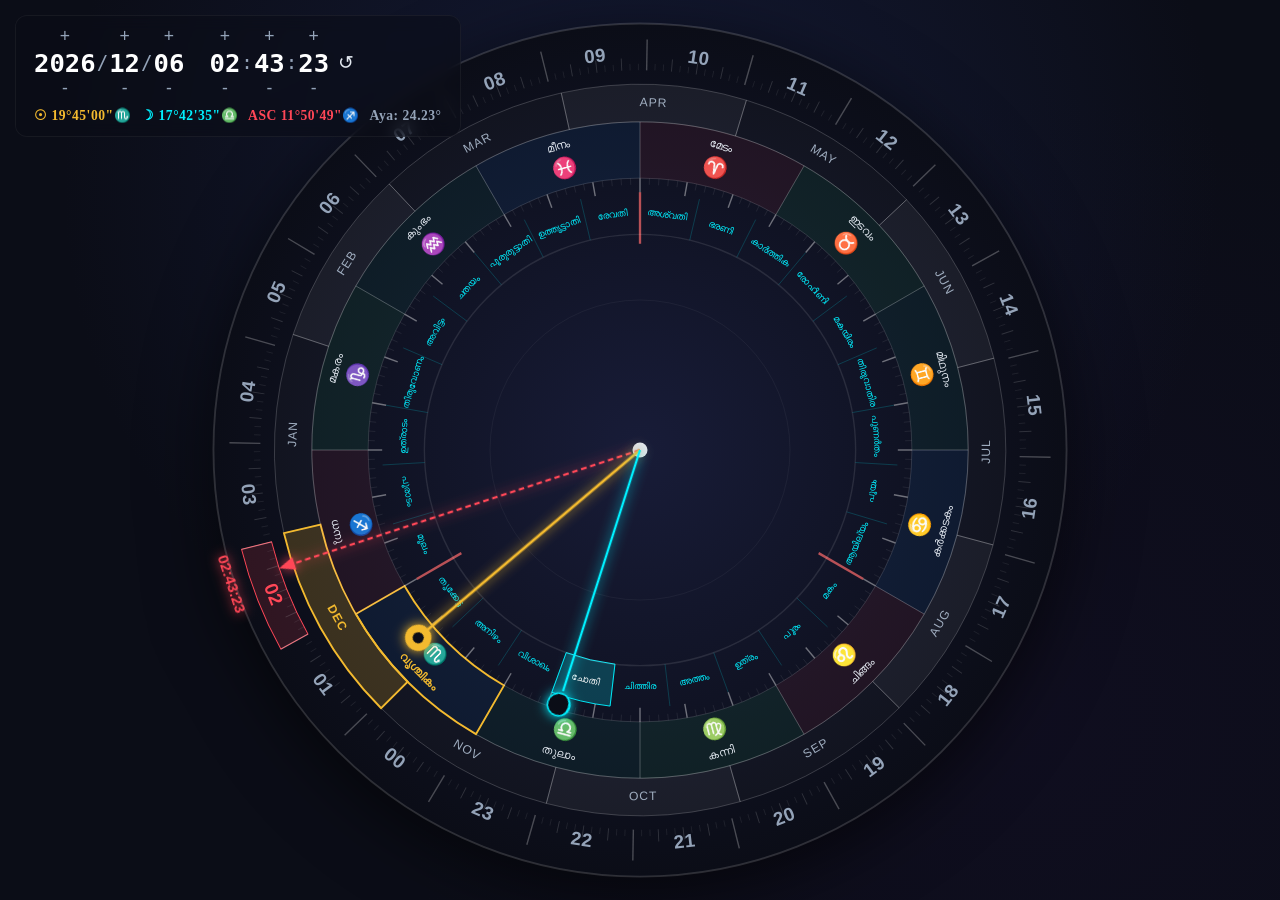
==== commit 6d4f9670: "Remove getSunriseHour function and update calculations Removed the getSunriseHour function and adjus" ====
--- a/index.html
+++ b/index.html
@@ -356,35 +356,6 @@
       return (getSunTropicalPosition(jd) - ayanamsha + 360) % 360;
     }
 
-    function getSunriseHour(jd, lat, lon) {
-      const d = jd - 2451545.0;
-      const sunTrop = getSunTropicalPosition(jd);
-      const eps = (23.439291 - 0.0000004 * d) * Math.PI / 180;
-      const radSun = sunTrop * Math.PI / 180;
-      
-      const sinDelta = Math.sin(eps) * Math.sin(radSun);
-      const delta = Math.asin(sinDelta);
-      
-      const radLat = lat * Math.PI / 180;
-      const cosOmega0 = -Math.tan(radLat) * Math.tan(delta);
-      
-      let omega0 = 90;
-      if (cosOmega0 >= 1) omega0 = 0;
-      else if (cosOmega0 <= -1) omega0 = 180;
-      else omega0 = Math.acos(cosOmega0) * (180 / Math.PI);
-      
-      let solarSunrise = 12 - (omega0 / 15);
-      
-      const meanLong = (280.460 + 0.9856474 * d) % 360;
-      const radMeanLong = meanLong * Math.PI / 180;
-      const eot = (-104.9 * Math.sin(radMeanLong) + 596.2 * Math.sin(2 * radMeanLong) + 4.3 * Math.sin(3 * radMeanLong) - 12.7 * Math.sin(4 * radMeanLong) - 429.3 * Math.cos(radMeanLong) - 2.0 * Math.cos(2 * radMeanLong)) / 3600;
-      
-      const stdMeridian = 82.5;
-      const longCorrection = (stdMeridian - lon) / 15;
-      
-      return solarSunrise - eot + longCorrection;
-    }
-
     function getMoonPhasePath(phaseAngle) {
       const r = 12;
       const cx = 400;
@@ -684,8 +655,9 @@
         ascLabel.setAttribute("transform", `rotate(${rot}, ${textPos.x}, ${textPos.y})`);
       }
 
-      const sunriseHour = getSunriseHour(jd, observerLat, observerLon);
-      const ringRotation = sunSid - (sunriseHour * 15);
+      // FIX: Align the time ring rotation so that current civil time aligns with the ASC arrow position
+      const timeFraction = date.getHours() + (date.getMinutes() / 60) + (date.getSeconds() / 3600);
+      const ringRotation = ascSid - (timeFraction * 15);
 
       if (lastRingRotation === null || Math.abs(ringRotation - lastRingRotation) > 0.5) {
         for (let i = 0; i < 24; i++) {
@@ -711,8 +683,7 @@
       
       updateDisplayValues(date);
 
-      const localAscAngle = ((ascSid - ringRotation) % 360 + 360) % 360;
-      const currentAscHourIndex = Math.floor(localAscAngle / 15) % 24;
+      const currentAscHourIndex = date.getHours();
 
       const currentMonthIndex = date.getMonth();
       const currentZodiacIndex = Math.floor(sunSid / 30) % 12;
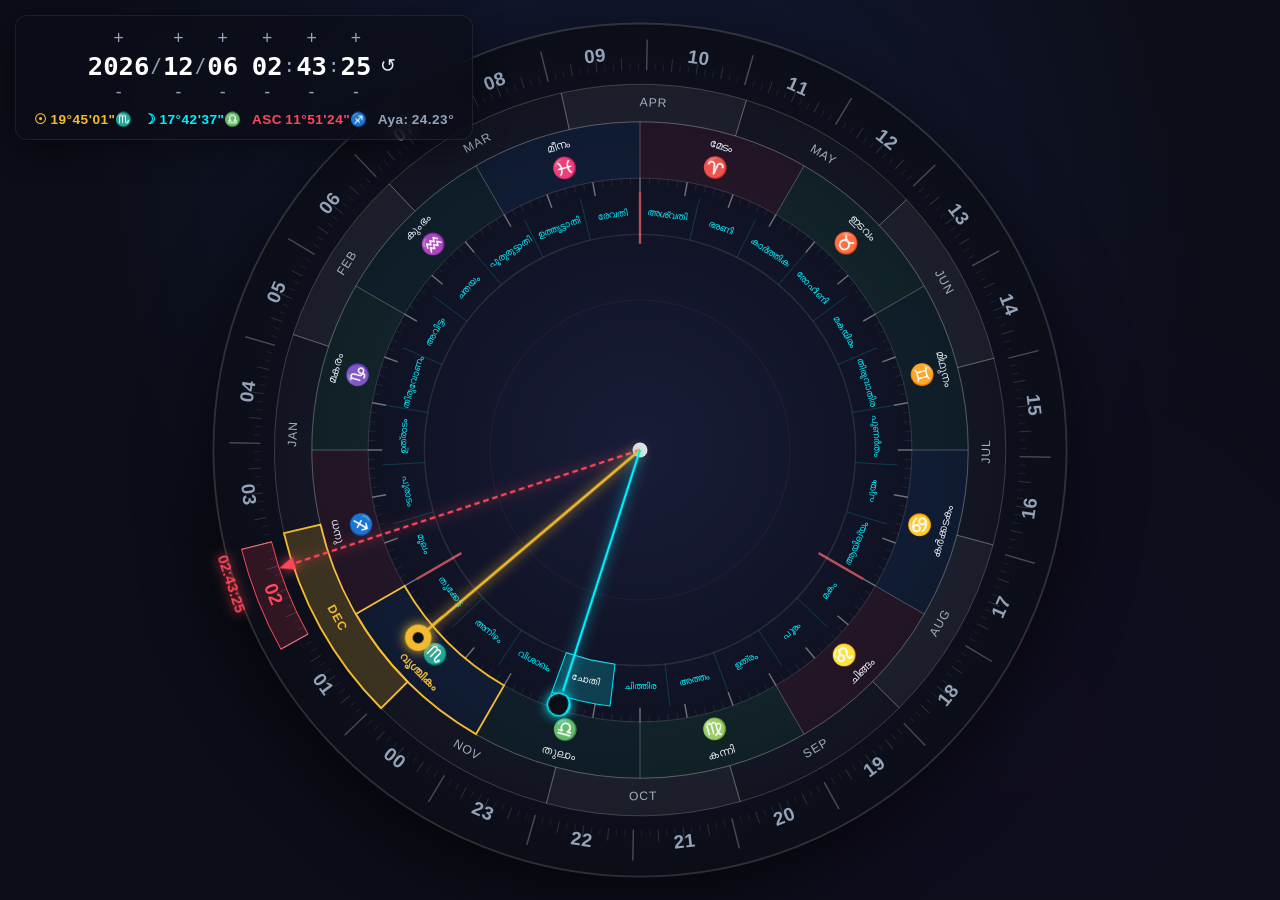
==== commit 2b50164a: "Improve HUD responsiveness and style adjustments Enhanced HUD responsiveness and visual effects. Upd" ====
--- a/index.html
+++ b/index.html
@@ -35,27 +35,33 @@
       justify-content: center;
     }
 
-    /* Top Left HUD */
+    /* Top Left HUD (Fully Responsive) */
     .hud {
       position: absolute;
       top: 15px;
       left: 15px;
       z-index: 10;
-      background: rgba(11, 13, 23, 0.5);
+      background: rgba(11, 13, 23, 0.65);
       padding: 12px 18px;
       border-radius: 12px;
-      backdrop-filter: blur(8px);
-      border: 1px solid rgba(255, 255, 255, 0.05);
+      backdrop-filter: blur(10px);
+      -webkit-backdrop-filter: blur(10px);
+      border: 1px solid rgba(255, 255, 255, 0.08);
       display: flex;
       flex-direction: column;
-      gap: 10px;
-    }
-
-    /* Interactive Date Time Scroller */
+      gap: 8px;
+      max-width: calc(100vw - 30px);
+      box-shadow: 0 8px 32px 0 rgba(0, 0, 0, 0.37);
+      transition: all 0.3s ease;
+    }
+
+    /* Dynamic Date Time Scroller */
     .dt-grid {
       display: flex;
       align-items: center;
+      justify-content: center;
       gap: 1px;
+      width: 100%;
     }
 
     .dt-col {
@@ -70,28 +76,32 @@
       border: none;
       color: var(--text-muted);
       cursor: pointer;
-      font-size: 1.1rem;
-      padding: 0;
+      font-size: clamp(0.85rem, 2.5vw, 1.1rem);
+      padding: 2px 4px;
       line-height: 1;
-      transition: color 0.2s;
+      transition: color 0.2s, transform 0.1s;
     }
 
     .dt-col button:hover {
       color: var(--accent-silver);
     }
 
+    .dt-col button:active {
+      transform: scale(1.2);
+    }
+
     .dt-val {
       font-family: monospace;
-      font-size: 1.6rem;
+      font-size: clamp(1.1rem, 3.2vw, 1.6rem);
       font-weight: 700;
       color: #fff;
-      margin: 2px 0;
+      margin: 1px 0;
       font-variant-numeric: tabular-nums;
     }
 
     .dt-sep {
       font-family: monospace;
-      font-size: 1.2rem;
+      font-size: clamp(0.9rem, 2.5vw, 1.2rem);
       color: var(--text-muted);
     }
 
@@ -100,8 +110,9 @@
       border: none;
       color: var(--text-main);
       cursor: pointer;
-      font-size: 1.2rem;
-      margin-left: 8px;
+      font-size: clamp(1rem, 2.8vw, 1.2rem);
+      margin-left: 4px;
+      padding: 4px;
       transition: transform 0.3s, color 0.2s;
       display: flex;
       align-items: center;
@@ -116,9 +127,11 @@
     /* Sub-texts Readout */
     .sub-texts {
       display: flex;
-      gap: 10px;
-      font-family: Roboto;
-      font-size: 0.85rem;
+      flex-wrap: wrap;
+      justify-content: space-between;
+      gap: 6px 10px;
+      font-family: Roboto, -apple-system, sans-serif;
+      font-size: clamp(0.7rem, 2vw, 0.85rem);
       font-weight: 600;
       letter-spacing: 0.5px;
     }
@@ -126,7 +139,26 @@
     .sub-texts span {
       display: flex;
       align-items: center;
-      gap: 4px;
+      gap: 3px;
+      white-space: nowrap;
+    }
+
+    /* Mobile Breakpoint Optimizations */
+    @media (max-width: 600px) {
+      .hud {
+        top: 10px;
+        left: 50%;
+        transform: translateX(-50%);
+        width: calc(100vw - 20px);
+        max-width: 420px;
+        padding: 8px 12px;
+        gap: 6px;
+      }
+
+      .sub-texts {
+        justify-content: center;
+        gap: 4px 12px;
+      }
     }
 
     /* Clock Wrapper (Full Viewport Fit) */
@@ -160,12 +192,13 @@
     .glow-asc { filter: drop-shadow(0px 0px 6px #ff4757); }
     
     .ml-text { font-family: "Malayalam MN", "Kartika", sans-serif; transition: all 0.2s ease;}
-    path, line, text { transition: all 0.2s ease; }
+    path, line { transition: all 0.2s ease; }
+    text { transition: fill 0.2s ease, opacity 0.2s ease; }
   </style>
 </head>
 <body>
 
-  <!-- Top Left UI -->
+  <!-- Top Left UI HUD -->
   <div class="hud">
     <div class="dt-grid">
       <div class="dt-col" data-unit="year">
@@ -185,7 +218,7 @@
         <span class="dt-val" id="val-day">14</span>
         <button class="btn-minus">-</button>
       </div>
-      <span class="dt-sep">&nbsp;&nbsp;</span>
+      <span class="dt-sep">&nbsp;</span>
       <div class="dt-col" data-unit="hour">
         <button class="btn-plus">+</button>
         <span class="dt-val" id="val-hour">09</span>
@@ -296,6 +329,7 @@
     let customTime = new Date();
     let isRealtime = true;
     let lastRingRotation = null;
+    let lastMonthRenderYear = null;
 
     function getJulianDate(date) {
       return (date.getTime() / 86400000) + 2440587.5;
@@ -429,9 +463,6 @@
       const tickGroup = document.getElementById("degree-ticks");
       const cx = 400, cy = 400;
 
-      const currentDate = new Date();
-      const currentYear = currentDate.getFullYear();
-
       for (let i = 0; i < 24; i++) {
         const startDeg = i * 15;
         const endDeg = (i + 1) * 15;
@@ -487,29 +518,18 @@
         timeGroup.appendChild(text);
       }
 
+      // Initial creation of Month Ring DOM structure
       for (let i = 0; i < 12; i++) {
-        let startDeg = getSunSiderealAtDate(currentYear, i, 1);
-        let endDeg = getSunSiderealAtDate(currentYear, (i + 1) % 12, 1);
-        if (endDeg < startDeg) endDeg += 360;
-
         const path = document.createElementNS("http://www.w3.org/2000/svg", "path");
         path.setAttribute("id", `greg-month-path-${i}`);
-        path.setAttribute("d", describeArc(cx, cy, 350, 390, startDeg, endDeg));
         monthGroup.appendChild(path);
 
-        const midDeg = (startDeg + endDeg) / 2;
-        const labelPos = polarToCartesian(cx, cy, 370, midDeg);
         const text = document.createElementNS("http://www.w3.org/2000/svg", "text");
         text.setAttribute("id", `greg-month-text-${i}`);
-        text.setAttribute("x", labelPos.x);
-        text.setAttribute("y", labelPos.y); 
         text.setAttribute("dominant-baseline", "middle");
         text.setAttribute("text-anchor", "middle");
         text.setAttribute("font-size", "13");
         text.setAttribute("letter-spacing", "1");
-        
-        const rot = midDeg > 90 && midDeg < 270 ? midDeg + 180 : midDeg;
-        text.setAttribute("transform", `rotate(${rot}, ${labelPos.x}, ${labelPos.y})`);
         text.textContent = MONTH_NAMES[i];
         monthGroup.appendChild(text);
       }
@@ -655,16 +675,25 @@
         ascLabel.setAttribute("transform", `rotate(${rot}, ${textPos.x}, ${textPos.y})`);
       }
 
-      // FIX: Align the time ring rotation so that current civil time aligns with the ASC arrow position
+      // Align time ring rotation to ASC position
       const timeFraction = date.getHours() + (date.getMinutes() / 60) + (date.getSeconds() / 3600);
-      const ringRotation = ascSid - (timeFraction * 15);
-
-      if (lastRingRotation === null || Math.abs(ringRotation - lastRingRotation) > 0.5) {
+      
+      let ringRotation = (ascSid - (timeFraction * 15)) % 360;
+      if (ringRotation < 0) ringRotation += 360;
+
+      let rotDiff = 0;
+      if (lastRingRotation !== null) {
+        rotDiff = Math.abs(ringRotation - lastRingRotation);
+        if (rotDiff > 180) rotDiff = 360 - rotDiff; 
+      }
+
+      if (lastRingRotation === null || rotDiff > 0.5) {
         for (let i = 0; i < 24; i++) {
           const startDeg = i * 15;
           const midDeg = startDeg + 7.5;
           const globalPosAngle = (midDeg + ringRotation) % 360;
           const rot = (globalPosAngle > 90 && globalPosAngle < 270) ? midDeg + 180 : midDeg;
+          
           const tText = document.getElementById(`time-text-${i}`);
           if (tText) {
             const textPos = polarToCartesian(400, 400, 421.5, midDeg);
@@ -684,10 +713,33 @@
       updateDisplayValues(date);
 
       const currentAscHourIndex = date.getHours();
-
       const currentMonthIndex = date.getMonth();
       const currentZodiacIndex = Math.floor(sunSid / 30) % 12;
       const currentNakshatraIndex = Math.floor(moonSid / (360 / 27)) % 27;
+
+      // Dynamic recalculation of Gregorian Month Arc Geometry corresponding to Year Ayanamsa
+      const renderYear = date.getFullYear();
+      if (lastMonthRenderYear !== renderYear) {
+        for (let i = 0; i < 12; i++) {
+          let startDeg = getSunSiderealAtDate(renderYear, i, 1);
+          let endDeg = getSunSiderealAtDate(renderYear, (i + 1) % 12, 1);
+          if (endDeg < startDeg) endDeg += 360;
+
+          const gPath = document.getElementById(`greg-month-path-${i}`);
+          const gText = document.getElementById(`greg-month-text-${i}`);
+
+          if (gPath && gText) {
+            gPath.setAttribute("d", describeArc(400, 400, 350, 390, startDeg, endDeg));
+            const midDeg = (startDeg + endDeg) / 2;
+            const labelPos = polarToCartesian(400, 400, 370, midDeg);
+            gText.setAttribute("x", labelPos.x);
+            gText.setAttribute("y", labelPos.y); 
+            const rot = midDeg > 90 && midDeg < 270 ? midDeg + 180 : midDeg;
+            gText.setAttribute("transform", `rotate(${rot}, ${labelPos.x}, ${labelPos.y})`);
+          }
+        }
+        lastMonthRenderYear = renderYear;
+      }
 
       for (let i = 0; i < 24; i++) {
         const isCurrentAsc = (i === currentAscHourIndex);
